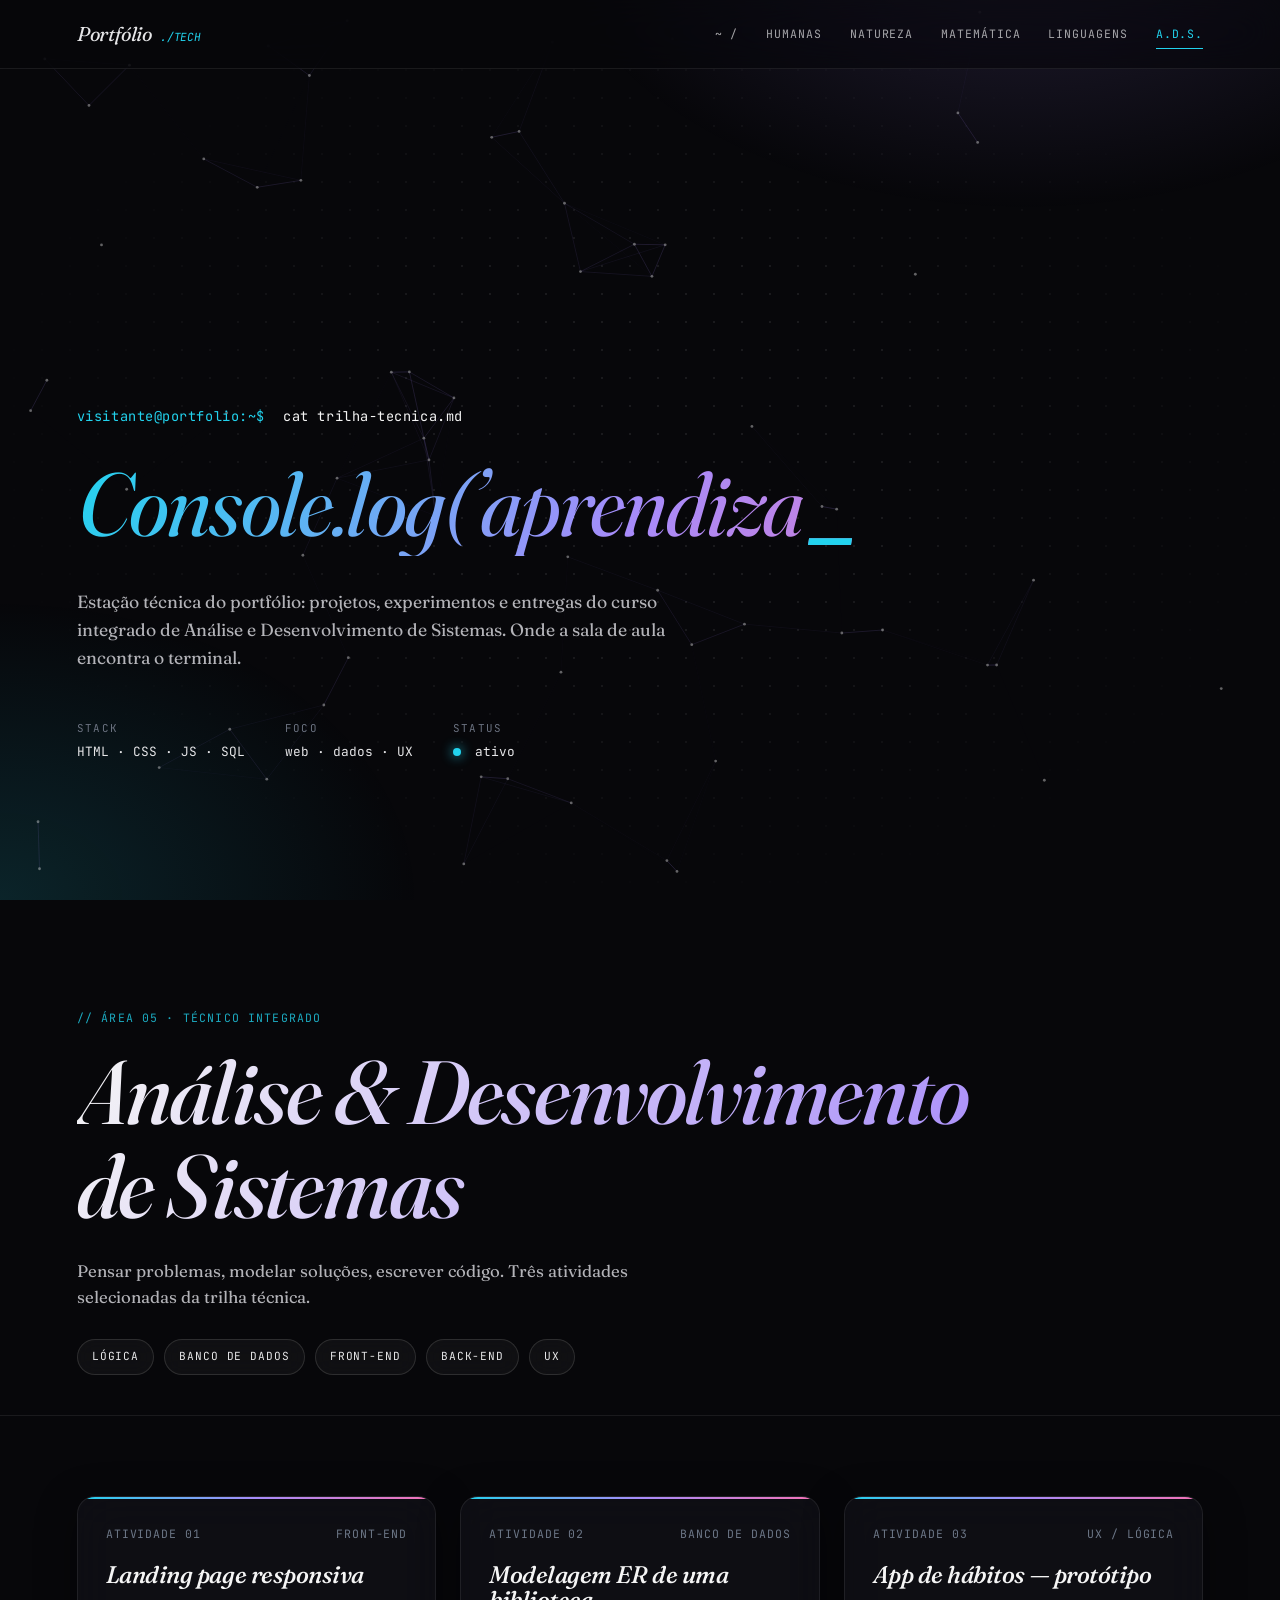
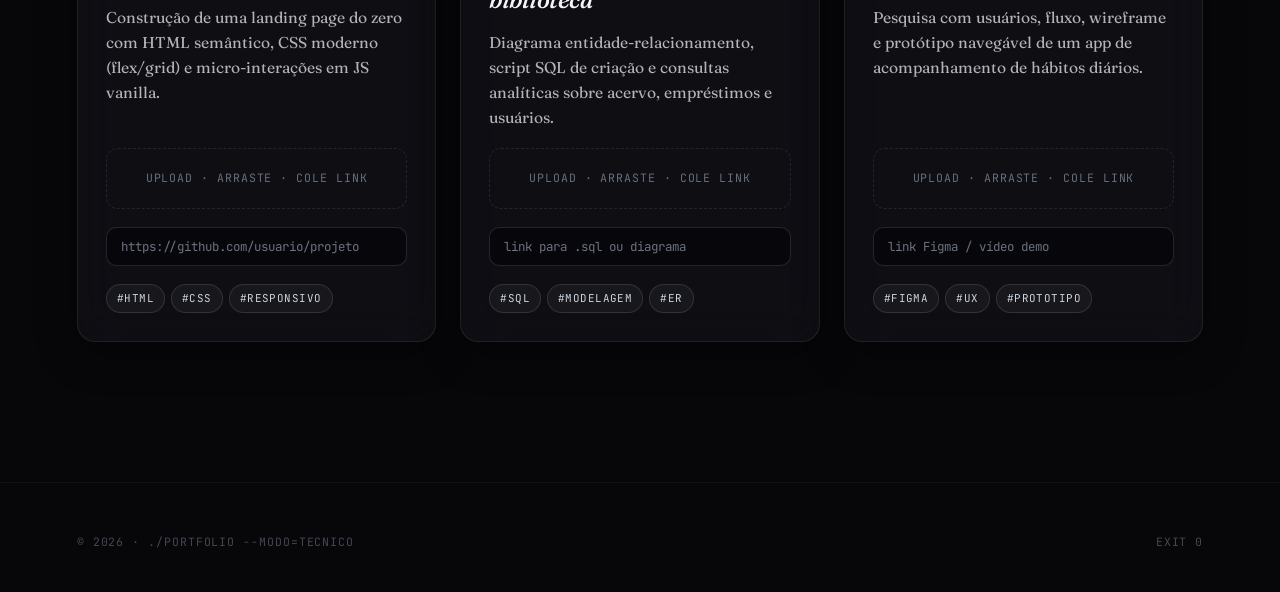
==== ads.html @ 806ca726 "feito" ====
<!doctype html>
<html lang="pt-BR">
<head>
<meta charset="utf-8" />
<meta name="viewport" content="width=device-width,initial-scale=1" />
<title>Análise e Desenvolvimento de Sistemas — Portfólio</title>
<meta name="description" content="Trilha técnica em Análise e Desenvolvimento de Sistemas integrada ao 3º ano do Ensino Médio." />
<link rel="preconnect" href="https://fonts.googleapis.com">
<link rel="preconnect" href="https://fonts.gstatic.com" crossorigin>
<link href="https://fonts.googleapis.com/css2?family=Fraunces:ital,opsz,wght@0,9..144,300..700;1,9..144,300..700&family=JetBrains+Mono:wght@300;400;500;600&display=swap" rel="stylesheet">
<link rel="stylesheet" href="index.css" />
<link rel="stylesheet" href="ads.css" />
</head>
<body class="ads-dark">
<canvas id="particles"></canvas>
<div class="dot-grid" aria-hidden="true"></div>

<header class="site-header ads-header" id="header">
  <a href="index.html" class="brand">Portfólio<span>./tech</span></a>
  <button class="nav-toggle" id="nav-toggle" aria-label="Menu">[ menu ]</button>
  <nav class="nav" id="nav">
    <a href="index.html">~ /</a>
    <a href="humanas.html">humanas</a>
    <a href="natureza.html">natureza</a>
    <a href="matematica.html">matemática</a>
    <a href="linguagens.html">linguagens</a>
    <a href="ads.html" class="active">A.D.S.</a>
  </nav>
</header>

<main>
  <section class="ads-hero">
    <div class="terminal-line reveal">
      <span class="prompt">visitante@portfolio:~$</span>
      <span class="cmd">cat trilha-tecnica.md</span>
    </div>
    <h1 class="reveal"><span id="typed"></span><span class="caret">_</span></h1>
    <p class="lead reveal">Estação técnica do portfólio: projetos, experimentos e entregas do curso integrado de Análise e Desenvolvimento de Sistemas. Onde a sala de aula encontra o terminal.</p>
    <div class="meta-grid reveal">
      <div><span>stack</span>HTML · CSS · JS · SQL</div>
      <div><span>foco</span>web · dados · UX</div>
      <div><span>status</span><i class="dot"></i> ativo</div>
    </div>
  </section>

  <section class="page-banner ads-banner">
    <div class="crumb reveal">// área 05 · técnico integrado</div>
    <h1 class="reveal">Análise &amp; Desenvolvimento de Sistemas</h1>
    <p class="reveal">Pensar problemas, modelar soluções, escrever código. Três atividades selecionadas da trilha técnica.</p>
    <div class="disciplines-row">
      <span class="chip">Lógica</span>
      <span class="chip">Banco de Dados</span>
      <span class="chip">Front-end</span>
      <span class="chip">Back-end</span>
      <span class="chip">UX</span>
    </div>
  </section>

  <section class="activities ads-activities">
    <article class="activity reveal">
      <div class="head"><span>Atividade 01</span><span>Front-end</span></div>
      <h3>Landing page responsiva</h3>
      <p>Construção de uma landing page do zero com HTML semântico, CSS moderno (flex/grid) e micro-interações em JS vanilla.</p>
      <label class="dropzone"><input type="file" /><span data-label>upload · arraste · cole link</span></label>
      <input type="url" placeholder="https://github.com/usuario/projeto" class="link-input" />
      <div class="tags"><span class="tag">#html</span><span class="tag">#css</span><span class="tag">#responsivo</span></div>
    </article>

    <article class="activity reveal">
      <div class="head"><span>Atividade 02</span><span>Banco de Dados</span></div>
      <h3>Modelagem ER de uma biblioteca</h3>
      <p>Diagrama entidade-relacionamento, script SQL de criação e consultas analíticas sobre acervo, empréstimos e usuários.</p>
      <label class="dropzone"><input type="file" /><span data-label>upload · arraste · cole link</span></label>
      <input type="url" placeholder="link para .sql ou diagrama" class="link-input" />
      <div class="tags"><span class="tag">#sql</span><span class="tag">#modelagem</span><span class="tag">#er</span></div>
    </article>

    <article class="activity reveal">
      <div class="head"><span>Atividade 03</span><span>UX / Lógica</span></div>
      <h3>App de hábitos — protótipo</h3>
      <p>Pesquisa com usuários, fluxo, wireframe e protótipo navegável de um app de acompanhamento de hábitos diários.</p>
      <label class="dropzone"><input type="file" /><span data-label>upload · arraste · cole link</span></label>
      <input type="url" placeholder="link Figma / vídeo demo" class="link-input" />
      <div class="tags"><span class="tag">#figma</span><span class="tag">#ux</span><span class="tag">#prototipo</span></div>
    </article>
  </section>
</main>

<footer class="site-footer ads-footer">
  <div>© 2026 · ./portfolio --modo=tecnico</div>
  <div>exit 0</div>
</footer>

<script src="index.js"></script>
<script src="ads.js"></script>
</body>
</html>
---- index.css ----
/* ===== Global Design System ===== */
:root {
  --bg: #f6f3ec;
  --bg-soft: #efeadd;
  --ink: #1a1a1a;
  --ink-soft: #3a3a3a;
  --muted: #6b6b6b;
  --line: rgba(20, 20, 20, 0.12);
  --glass: rgba(255, 255, 255, 0.55);
  --glass-strong: rgba(255, 255, 255, 0.75);
  --shadow-sm: 0 4px 16px rgba(20, 20, 20, 0.06);
  --shadow-md: 0 14px 40px rgba(20, 20, 20, 0.1);
  --shadow-lg: 0 24px 60px rgba(20, 20, 20, 0.18);
  --radius: 18px;
  --font-display: "Fraunces", "Cormorant Garamond", "Playfair Display", Georgia, serif;
  --font-mono: "JetBrains Mono", "Fira Code", ui-monospace, SFMono-Regular, Menlo, monospace;
  --font-body: "Fraunces", Georgia, serif;

  /* Area accent palettes */
  --humanas-1: #c2410c;
  --humanas-2: #f59e0b;
  --natureza-1: #047857;
  --natureza-2: #84cc16;
  --matematica-1: #1d4ed8;
  --matematica-2: #06b6d4;
  --linguagens-1: #be185d;
  --linguagens-2: #f472b6;
}

* { box-sizing: border-box; margin: 0; padding: 0; }
html { scroll-behavior: smooth; }
body {
  font-family: var(--font-body);
  background: var(--bg);
  color: var(--ink);
  line-height: 1.6;
  font-feature-settings: "ss01", "ss02";
  overflow-x: hidden;
}

a { color: inherit; text-decoration: none; }
img { max-width: 100%; display: block; }

/* ===== Typography ===== */
h1, h2, h3, h4 {
  font-family: var(--font-display);
  font-weight: 500;
  letter-spacing: -0.02em;
  line-height: 1.05;
}
.mono, .label, .tag, code {
  font-family: var(--font-mono);
  font-size: 0.78rem;
  letter-spacing: 0.04em;
  text-transform: uppercase;
}

/* ===== Header ===== */
.site-header {
  position: fixed;
  top: 0; left: 0; right: 0;
  z-index: 100;
  padding: 18px 6vw;
  display: flex;
  align-items: center;
  justify-content: space-between;
  backdrop-filter: blur(18px) saturate(150%);
  -webkit-backdrop-filter: blur(18px) saturate(150%);
  background: rgba(246, 243, 236, 0.65);
  border-bottom: 1px solid var(--line);
  transition: padding 0.3s ease, background 0.3s ease;
}
.site-header.scrolled { padding: 12px 6vw; background: rgba(246, 243, 236, 0.85); }
.brand {
  font-family: var(--font-display);
  font-size: 1.25rem;
  font-style: italic;
  letter-spacing: -0.01em;
}
.brand span { font-family: var(--font-mono); font-size: 0.7rem; opacity: 0.6; margin-left: 8px; text-transform: uppercase; }
.nav { display: flex; gap: 28px; }
.nav a {
  font-family: var(--font-mono);
  font-size: 0.72rem;
  text-transform: uppercase;
  letter-spacing: 0.08em;
  opacity: 0.7;
  position: relative;
  padding: 6px 0;
  transition: opacity 0.2s;
}
.nav a:hover, .nav a.active { opacity: 1; }
.nav a.active::after {
  content: "";
  position: absolute;
  left: 0; right: 0; bottom: 0;
  height: 1px; background: currentColor;
}
.nav-toggle { display: none; background: none; border: none; cursor: pointer; font-family: var(--font-mono); font-size: 0.75rem; }

/* ===== Main ===== */
main { padding-top: 90px; }
.container { max-width: 1240px; margin: 0 auto; padding: 0 6vw; }

/* ===== Hero ===== */
.hero {
  min-height: 92vh;
  display: flex;
  flex-direction: column;
  justify-content: center;
  padding: 80px 6vw 60px;
  position: relative;
}
.hero .eyebrow {
  font-family: var(--font-mono);
  font-size: 0.72rem;
  text-transform: uppercase;
  letter-spacing: 0.2em;
  opacity: 0.55;
  margin-bottom: 30px;
}
.hero h1 {
  font-size: clamp(3rem, 9vw, 8rem);
  font-style: italic;
  font-weight: 400;
}
.hero h1 em { font-style: normal; font-weight: 300; }
.hero .lead {
  margin-top: 32px;
  max-width: 560px;
  font-size: 1.15rem;
  color: var(--ink-soft);
}
.hero .meta {
  margin-top: 48px;
  display: flex;
  gap: 40px;
  flex-wrap: wrap;
}
.hero .meta div span { display: block; opacity: 0.55; margin-bottom: 4px; }

/* ===== Areas grid ===== */
.areas {
  padding: 100px 0 140px;
}
.areas-head {
  display: flex;
  justify-content: space-between;
  align-items: end;
  margin-bottom: 60px;
  gap: 40px;
  flex-wrap: wrap;
}
.areas-head h2 {
  font-size: clamp(2rem, 4vw, 3.5rem);
  font-style: italic;
}
.areas-grid {
  display: grid;
  grid-template-columns: repeat(12, 1fr);
  gap: 20px;
}
.area-card {
  position: relative;
  grid-column: span 6;
  min-height: 280px;
  padding: 32px;
  border-radius: var(--radius);
  background: var(--glass);
  backdrop-filter: blur(16px);
  -webkit-backdrop-filter: blur(16px);
  border: 1px solid var(--line);
  box-shadow: var(--shadow-sm);
  overflow: hidden;
  display: flex;
  flex-direction: column;
  justify-content: space-between;
  transition: transform 0.4s cubic-bezier(.2,.7,.2,1), box-shadow 0.4s, border-color 0.4s;
}
.area-card::before {
  content: "";
  position: absolute;
  inset: -2px;
  background: var(--card-gradient, linear-gradient(135deg, #c2410c, #f59e0b));
  opacity: 0;
  z-index: -1;
  transition: opacity 0.4s;
  filter: blur(30px);
}
.area-card:hover {
  transform: translateY(-8px);
  box-shadow: var(--shadow-lg);
  border-color: transparent;
}
.area-card:hover::before { opacity: 0.4; }
.area-card .num {
  font-family: var(--font-mono);
  font-size: 0.75rem;
  opacity: 0.5;
}
.area-card h3 {
  font-size: clamp(1.8rem, 2.6vw, 2.6rem);
  font-style: italic;
  max-width: 340px;
  background: var(--card-gradient, linear-gradient(135deg, #c2410c, #f59e0b));
  -webkit-background-clip: text;
  background-clip: text;
  color: transparent;
}
.area-card .disciplines {
  font-family: var(--font-mono);
  font-size: 0.72rem;
  text-transform: uppercase;
  opacity: 0.65;
  letter-spacing: 0.06em;
  margin-top: 16px;
}
.area-card .go {
  margin-top: 24px;
  font-family: var(--font-mono);
  font-size: 0.75rem;
  text-transform: uppercase;
  letter-spacing: 0.1em;
  display: inline-flex;
  align-items: center;
  gap: 10px;
}
.area-card .go::after { content: "→"; transition: transform 0.3s; }
.area-card:hover .go::after { transform: translateX(6px); }

.area-card.featured {
  grid-column: span 12;
  background: #0a0a0a;
  color: #f5f5f5;
  border-color: rgba(255,255,255,0.1);
  min-height: 320px;
}
.area-card.featured h3 {
  background: linear-gradient(135deg, #22d3ee, #a78bfa, #f472b6);
  -webkit-background-clip: text;
  background-clip: text;
  color: transparent;
}
.area-card.featured .num, .area-card.featured .disciplines { opacity: 0.5; }

/* ===== Footer ===== */
.site-footer {
  border-top: 1px solid var(--line);
  padding: 50px 6vw 40px;
  display: flex;
  justify-content: space-between;
  align-items: center;
  flex-wrap: wrap;
  gap: 20px;
  font-family: var(--font-mono);
  font-size: 0.72rem;
  text-transform: uppercase;
  letter-spacing: 0.08em;
  opacity: 0.6;
}

/* ===== Page banner (area pages) ===== */
.page-banner {
  padding: 60px 6vw 40px;
  border-bottom: 1px solid var(--line);
}
.page-banner .crumb {
  font-family: var(--font-mono);
  font-size: 0.72rem;
  text-transform: uppercase;
  letter-spacing: 0.1em;
  opacity: 0.55;
  margin-bottom: 18px;
}
.page-banner h1 {
  font-size: clamp(2.6rem, 7vw, 6rem);
  font-style: italic;
  background: var(--banner-gradient, linear-gradient(135deg, #c2410c, #f59e0b));
  -webkit-background-clip: text;
  background-clip: text;
  color: transparent;
  max-width: 900px;
}
.page-banner p {
  max-width: 640px;
  margin-top: 24px;
  color: var(--ink-soft);
  font-size: 1.05rem;
}
.disciplines-row {
  margin-top: 28px;
  display: flex;
  gap: 10px;
  flex-wrap: wrap;
}
.chip {
  font-family: var(--font-mono);
  font-size: 0.7rem;
  text-transform: uppercase;
  letter-spacing: 0.08em;
  padding: 8px 14px;
  border: 1px solid var(--line);
  border-radius: 999px;
  background: var(--glass);
  backdrop-filter: blur(10px);
}

/* ===== Activities ===== */
.activities {
  padding: 80px 6vw 140px;
  display: grid;
  grid-template-columns: repeat(3, 1fr);
  gap: 24px;
}
.activity {
  position: relative;
  padding: 28px;
  border-radius: var(--radius);
  background: var(--glass-strong);
  backdrop-filter: blur(18px);
  -webkit-backdrop-filter: blur(18px);
  border: 1px solid var(--line);
  box-shadow: var(--shadow-sm);
  display: flex;
  flex-direction: column;
  gap: 18px;
  transition: transform 0.4s cubic-bezier(.2,.7,.2,1), box-shadow 0.4s, border-color 0.4s;
  overflow: hidden;
}
.activity::after {
  content: "";
  position: absolute;
  top: 0; left: 0; right: 0; height: 3px;
  background: var(--banner-gradient, linear-gradient(90deg, #c2410c, #f59e0b));
  opacity: 0.85;
}
.activity:hover {
  transform: translateY(-6px);
  box-shadow: var(--shadow-md), 0 0 0 1px rgba(255,255,255,0.4) inset;
  border-color: transparent;
}
.activity .head {
  display: flex;
  justify-content: space-between;
  align-items: center;
  font-family: var(--font-mono);
  font-size: 0.72rem;
  text-transform: uppercase;
  letter-spacing: 0.08em;
  opacity: 0.7;
}
.activity h3 {
  font-size: 1.5rem;
  font-style: italic;
  font-weight: 500;
}
.activity p {
  color: var(--ink-soft);
  font-size: 0.98rem;
}
.dropzone {
  margin-top: auto;
  border: 1.5px dashed var(--line);
  border-radius: 12px;
  padding: 20px;
  text-align: center;
  font-family: var(--font-mono);
  font-size: 0.72rem;
  text-transform: uppercase;
  letter-spacing: 0.08em;
  opacity: 0.65;
  cursor: pointer;
  transition: background 0.2s, border-color 0.2s, opacity 0.2s;
}
.dropzone:hover { opacity: 1; background: rgba(255,255,255,0.5); border-color: var(--ink); }
.dropzone input { display: none; }
.tags { display: flex; flex-wrap: wrap; gap: 6px; }
.tag {
  padding: 5px 10px;
  border-radius: 999px;
  background: rgba(0,0,0,0.05);
  border: 1px solid var(--line);
  font-size: 0.68rem;
}

/* ===== Animations ===== */
.reveal {
  opacity: 0;
  transform: translateY(28px);
  transition: opacity 0.9s cubic-bezier(.2,.7,.2,1), transform 0.9s cubic-bezier(.2,.7,.2,1);
}
.reveal.in { opacity: 1; transform: none; }

/* ===== Responsive ===== */
@media (max-width: 880px) {
  .nav { display: none; position: fixed; top: 60px; left: 0; right: 0; background: rgba(246,243,236,0.97); flex-direction: column; padding: 20px 6vw; gap: 14px; border-bottom: 1px solid var(--line); }
  .nav.open { display: flex; }
  .nav-toggle { display: block; }
  .area-card { grid-column: span 12; }
  .activities { grid-template-columns: 1fr; }
  .hero h1 { font-size: 3.4rem; }
}
.owner {
  font-size: 1.25rem;
}
---- ads.css ----
/* ===== ADS dark theme ===== */
.ads-dark {
  background: #07070a;
  color: #e6e6e8;
}
.ads-dark::before {
  content: "";
  position: fixed; inset: 0;
  background:
    radial-gradient(800px 500px at 80% -10%, rgba(167,139,250,0.18), transparent 60%),
    radial-gradient(700px 500px at 0% 100%, rgba(34,211,238,0.14), transparent 60%);
  pointer-events: none;
  z-index: 0;
}
.ads-dark main, .ads-dark .site-header, .ads-dark .site-footer { position: relative; z-index: 2; }

#particles {
  position: fixed; inset: 0;
  width: 100%; height: 100%;
  z-index: 1;
  pointer-events: none;
  opacity: 0.55;
}

.dot-grid {
  position: fixed; inset: 0;
  background-image: radial-gradient(rgba(255,255,255,0.08) 1px, transparent 1px);
  background-size: 28px 28px;
  pointer-events: none;
  z-index: 0;
  mask-image: radial-gradient(ellipse at center, black 30%, transparent 75%);
  -webkit-mask-image: radial-gradient(ellipse at center, black 30%, transparent 75%);
}

.ads-header {
  background: rgba(7,7,10,0.65) !important;
  border-bottom: 1px solid rgba(255,255,255,0.08) !important;
}
.ads-header.scrolled { background: rgba(7,7,10,0.85) !important; }
.ads-dark .brand span { color: #22d3ee; opacity: 1; }
.ads-dark .nav a { color: #e6e6e8; }
.ads-dark .nav a.active { color: #22d3ee; }
.ads-dark .nav.open { background: rgba(7,7,10,0.97); }
.ads-dark .nav-toggle { color: #e6e6e8; }

/* Hero */
.ads-hero {
  min-height: 90vh;
  padding: 120px 6vw 80px;
  display: flex;
  flex-direction: column;
  justify-content: center;
  position: relative;
}
.terminal-line {
  font-family: var(--font-mono);
  font-size: 0.85rem;
  letter-spacing: 0.04em;
  margin-bottom: 30px;
  color: #94a3b8;
}
.terminal-line .prompt { color: #22d3ee; margin-right: 10px; }
.terminal-line .cmd { color: #f5f5f5; }
.ads-hero h1 {
  font-family: var(--font-display);
  font-size: clamp(2.6rem, 7vw, 6.5rem);
  font-style: italic;
  font-weight: 400;
  line-height: 1.05;
  background: linear-gradient(120deg, #22d3ee 0%, #a78bfa 50%, #f472b6 100%);
  -webkit-background-clip: text;
  background-clip: text;
  color: transparent;
  min-height: 1.1em;
}
.caret {
  display: inline-block;
  margin-left: 6px;
  font-family: var(--font-mono);
  color: #22d3ee;
  -webkit-text-fill-color: #22d3ee;
  animation: blink 1s steps(1) infinite;
}
@keyframes blink { 50% { opacity: 0; } }
.ads-hero .lead {
  margin-top: 32px;
  max-width: 600px;
  color: #b3b3b8;
  font-size: 1.1rem;
}
.meta-grid {
  margin-top: 48px;
  display: flex;
  gap: 40px;
  flex-wrap: wrap;
  font-family: var(--font-mono);
  font-size: 0.8rem;
}
.meta-grid div span {
  display: block;
  text-transform: uppercase;
  color: #6b7280;
  letter-spacing: 0.12em;
  margin-bottom: 4px;
  font-size: 0.68rem;
}
.meta-grid .dot {
  display: inline-block;
  width: 8px; height: 8px;
  background: #22d3ee;
  border-radius: 50%;
  margin-right: 6px;
  box-shadow: 0 0 12px #22d3ee;
  animation: pulse 1.6s ease-in-out infinite;
}
@keyframes pulse { 50% { opacity: 0.4; transform: scale(0.85); } }

/* Banner */
.ads-banner {
  border-color: rgba(255,255,255,0.08) !important;
  padding-top: 40px;
}
.ads-banner h1 {
  background: linear-gradient(120deg, #f5f5f5, #a78bfa);
  -webkit-background-clip: text;
  background-clip: text;
  color: transparent;
}
.ads-banner p { color: #b3b3b8; }
.ads-banner .crumb { color: #22d3ee; opacity: 0.8; }
.ads-dark .chip {
  background: rgba(255,255,255,0.04);
  border-color: rgba(255,255,255,0.12);
  color: #e6e6e8;
  transition: border-color 0.2s, color 0.2s, background 0.2s;
}
.ads-dark .chip:hover { border-color: #22d3ee; color: #22d3ee; background: rgba(34,211,238,0.06); }

/* Activities (dark) */
.ads-activities .activity {
  background: rgba(20, 20, 28, 0.55);
  border: 1px solid rgba(255,255,255,0.08);
  backdrop-filter: blur(20px);
  -webkit-backdrop-filter: blur(20px);
  color: #e6e6e8;
  box-shadow: 0 10px 40px rgba(0,0,0,0.4);
}
.ads-activities .activity::after {
  background: linear-gradient(90deg, #22d3ee, #a78bfa, #f472b6);
  opacity: 1;
  height: 2px;
}
.ads-activities .activity:hover {
  transform: translateY(-6px);
  border-color: rgba(167,139,250,0.5);
  box-shadow: 0 18px 60px rgba(167,139,250,0.18), 0 0 0 1px rgba(167,139,250,0.2) inset;
}
.ads-activities .head { color: #94a3b8; }
.ads-activities h3 { color: #f5f5f5; }
.ads-activities p { color: #b3b3b8; }
.ads-activities .dropzone {
  border: 1.5px dashed rgba(255,255,255,0.15);
  color: #94a3b8;
}
.ads-activities .dropzone:hover {
  border-color: #22d3ee;
  background: rgba(34,211,238,0.05);
  color: #22d3ee;
}
.ads-activities .link-input {
  width: 100%;
  background: rgba(0,0,0,0.4);
  border: 1px solid rgba(255,255,255,0.12);
  border-radius: 10px;
  padding: 10px 14px;
  font-family: var(--font-mono);
  font-size: 0.78rem;
  color: #e6e6e8;
  outline: none;
  transition: border-color 0.2s, background 0.2s;
}
.ads-activities .link-input::placeholder { color: #6b7280; }
.ads-activities .link-input:focus { border-color: #a78bfa; background: rgba(0,0,0,0.6); }
.ads-activities .tag {
  background: rgba(255,255,255,0.04);
  border: 1px solid rgba(255,255,255,0.12);
  color: #cbd5e1;
}

.ads-footer {
  border-color: rgba(255,255,255,0.08) !important;
  color: #6b7280 !important;
  font-family: var(--font-mono);
}
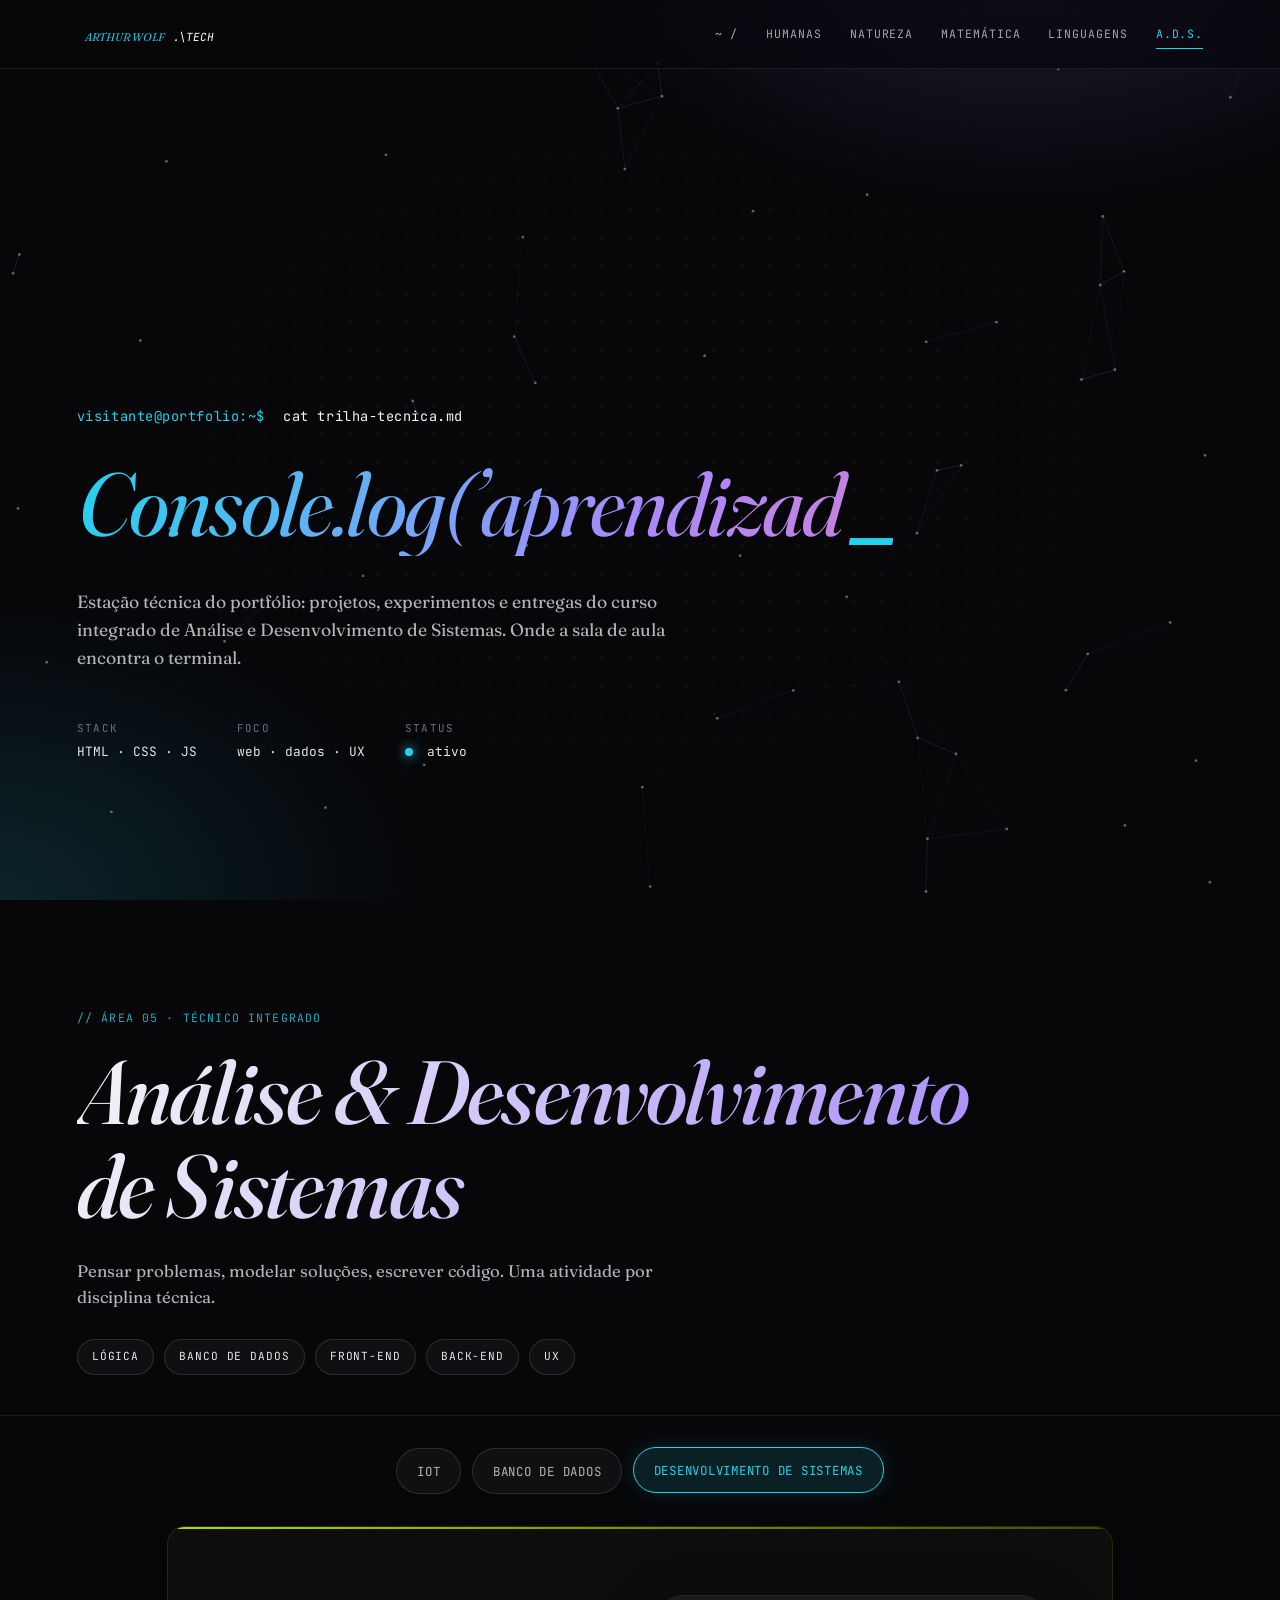
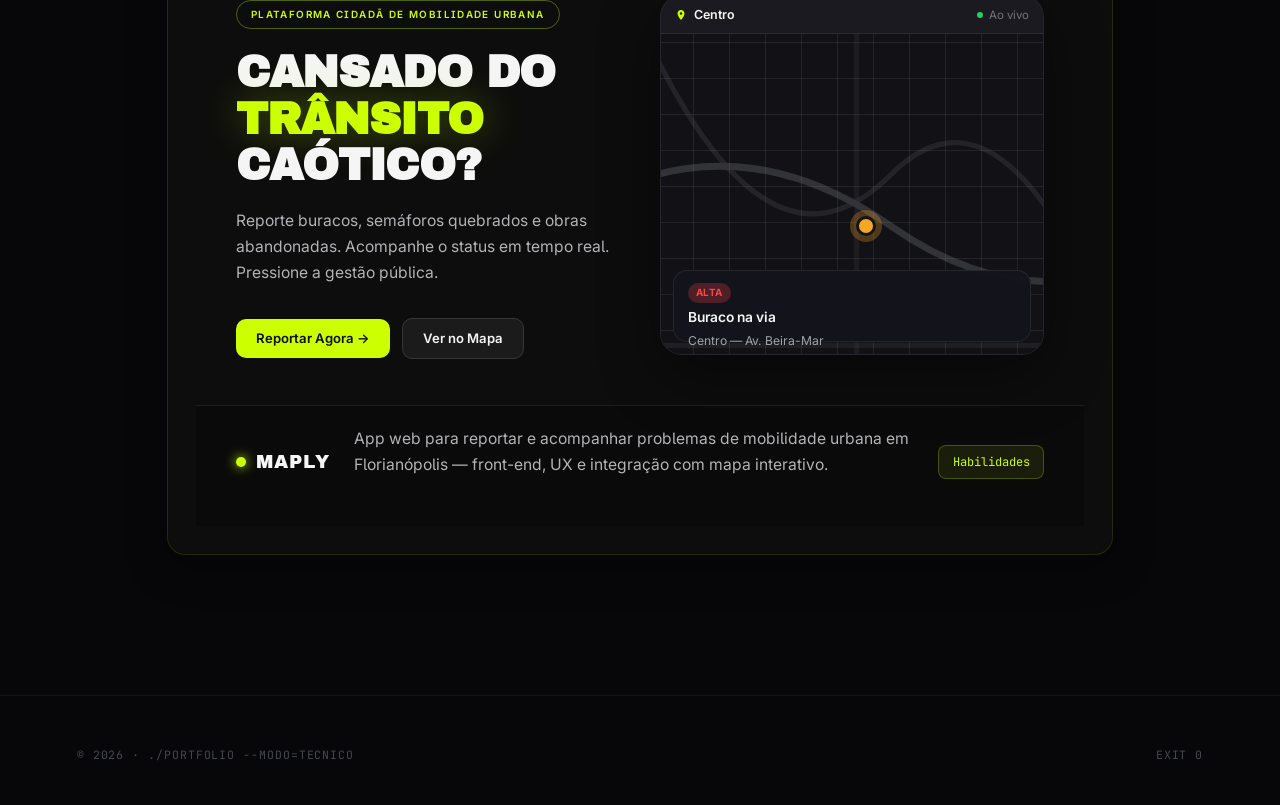
==== commit 2b6a20bf: "Lógica pronta" ====
--- a/ads.html
+++ b/ads.html
@@ -7,7 +7,7 @@
 <meta name="description" content="Trilha técnica em Análise e Desenvolvimento de Sistemas integrada ao 3º ano do Ensino Médio." />
 <link rel="preconnect" href="https://fonts.googleapis.com">
 <link rel="preconnect" href="https://fonts.gstatic.com" crossorigin>
-<link href="https://fonts.googleapis.com/css2?family=Fraunces:ital,opsz,wght@0,9..144,300..700;1,9..144,300..700&family=JetBrains+Mono:wght@300;400;500;600&display=swap" rel="stylesheet">
+<link href="https://fonts.googleapis.com/css2?family=Archivo+Black&family=Fraunces:ital,opsz,wght@0,9..144,300..700;1,9..144,300..700&family=Inter:wght@400;500;600&family=JetBrains+Mono:wght@300;400;500;600&display=swap" rel="stylesheet">
 <link rel="stylesheet" href="index.css" />
 <link rel="stylesheet" href="ads.css" />
 </head>
@@ -16,7 +16,7 @@
 <div class="dot-grid" aria-hidden="true"></div>
 
 <header class="site-header ads-header" id="header">
-  <a href="index.html" class="brand">Portfólio<span>./tech</span></a>
+  <a href="index.html" class="brand"><span class="owner" style="font-family:inherit;opacity:.9">Arthur Wolf</span><span style="color: white;">.\Tech</span></a>
   <button class="nav-toggle" id="nav-toggle" aria-label="Menu">[ menu ]</button>
   <nav class="nav" id="nav">
     <a href="index.html">~ /</a>
@@ -37,7 +37,7 @@
     <h1 class="reveal"><span id="typed"></span><span class="caret">_</span></h1>
     <p class="lead reveal">Estação técnica do portfólio: projetos, experimentos e entregas do curso integrado de Análise e Desenvolvimento de Sistemas. Onde a sala de aula encontra o terminal.</p>
     <div class="meta-grid reveal">
-      <div><span>stack</span>HTML · CSS · JS · SQL</div>
+      <div><span>stack</span>HTML · CSS · JS</div>
       <div><span>foco</span>web · dados · UX</div>
       <div><span>status</span><i class="dot"></i> ativo</div>
     </div>
@@ -46,7 +46,7 @@
   <section class="page-banner ads-banner">
     <div class="crumb reveal">// área 05 · técnico integrado</div>
     <h1 class="reveal">Análise &amp; Desenvolvimento de Sistemas</h1>
-    <p class="reveal">Pensar problemas, modelar soluções, escrever código. Três atividades selecionadas da trilha técnica.</p>
+    <p class="reveal">Pensar problemas, modelar soluções, escrever código. Uma atividade por disciplina técnica.</p>
     <div class="disciplines-row">
       <span class="chip">Lógica</span>
       <span class="chip">Banco de Dados</span>
@@ -56,34 +56,148 @@
     </div>
   </section>
 
-  <section class="activities ads-activities">
-    <article class="activity reveal">
-      <div class="head"><span>Atividade 01</span><span>Front-end</span></div>
-      <h3>Landing page responsiva</h3>
-      <p>Construção de uma landing page do zero com HTML semântico, CSS moderno (flex/grid) e micro-interações em JS vanilla.</p>
-      <label class="dropzone"><input type="file" /><span data-label>upload · arraste · cole link</span></label>
-      <input type="url" placeholder="https://github.com/usuario/projeto" class="link-input" />
-      <div class="tags"><span class="tag">#html</span><span class="tag">#css</span><span class="tag">#responsivo</span></div>
-    </article>
-
-    <article class="activity reveal">
-      <div class="head"><span>Atividade 02</span><span>Banco de Dados</span></div>
-      <h3>Modelagem ER de uma biblioteca</h3>
-      <p>Diagrama entidade-relacionamento, script SQL de criação e consultas analíticas sobre acervo, empréstimos e usuários.</p>
-      <label class="dropzone"><input type="file" /><span data-label>upload · arraste · cole link</span></label>
-      <input type="url" placeholder="link para .sql ou diagrama" class="link-input" />
-      <div class="tags"><span class="tag">#sql</span><span class="tag">#modelagem</span><span class="tag">#er</span></div>
-    </article>
-
-    <article class="activity reveal">
-      <div class="head"><span>Atividade 03</span><span>UX / Lógica</span></div>
-      <h3>App de hábitos — protótipo</h3>
-      <p>Pesquisa com usuários, fluxo, wireframe e protótipo navegável de um app de acompanhamento de hábitos diários.</p>
-      <label class="dropzone"><input type="file" /><span data-label>upload · arraste · cole link</span></label>
-      <input type="url" placeholder="link Figma / vídeo demo" class="link-input" />
-      <div class="tags"><span class="tag">#figma</span><span class="tag">#ux</span><span class="tag">#prototipo</span></div>
-    </article>
+  <section class="area-filter reveal">
+    <div class="area-buttons">
+      <button type="button" class="area-tab" data-area="iot">IoT</button>
+      <button type="button" class="area-tab" data-area="banco">Banco de Dados</button>
+      <button type="button" class="area-tab active" data-area="desenvolvimento">Desenvolvimento de Sistemas</button>
+    </div>
   </section>
+
+  <div class="ads-workspace">
+
+    <!-- IoT -->
+    <section class="area-section" data-area="iot">
+      <article class="activity reveal">
+        <div class="content">
+          <div class="head"><span>01 / IoT</span><span class="tag">em breve</span></div>
+          <h3>Sensores e Automação Residencial</h3>
+          <p>Projeto de monitoramento com microcontrolador, sensores de temperatura e umidade, e dashboard para visualização dos dados em tempo real.</p>
+          <div class="tags">
+            <span class="tag">Arduino</span>
+            <span class="tag">Sensores</span>
+            <span class="tag">MQTT</span>
+          </div>
+          <button class="open-popup" aria-expanded="false">Habilidades</button>
+          <div class="popup" role="dialog" aria-hidden="true">
+            <div class="popup-body">
+              <p>Competências técnicas em IoT — a definir</p>
+              <button class="close-popup">Fechar</button>
+            </div>
+          </div>
+        </div>
+      </article>
+    </section>
+
+    <!-- Banco de Dados -->
+    <section class="area-section" data-area="banco">
+      <article class="activity reveal">
+        <div class="content">
+          <div class="head"><span>02 / Banco de Dados</span><span class="tag">em breve</span></div>
+          <h3>Modelagem e Consultas SQL</h3>
+          <p>Atividade de modelagem relacional, normalização de tabelas e construção de consultas para análise de dados de um sistema de gestão.</p>
+          <div class="tags">
+            <span class="tag">MySQL</span>
+            <span class="tag">ERD</span>
+            <span class="tag">SQL</span>
+          </div>
+          <button class="open-popup" aria-expanded="false">Habilidades</button>
+          <div class="popup" role="dialog" aria-hidden="true">
+            <div class="popup-body">
+              <p>Competências técnicas em BD — a definir</p>
+              <button class="close-popup">Fechar</button>
+            </div>
+          </div>
+        </div>
+      </article>
+    </section>
+
+    <!-- Desenvolvimento de Sistemas — MAPLY -->
+    <section class="area-section active" data-area="desenvolvimento">
+      <article class="activity activity--maply reveal">
+        <div class="maply-preview">
+          <div class="maply-preview__hero">
+            <span class="maply-badge">Plataforma cidadã de mobilidade urbana</span>
+            <h2 class="maply-headline">
+              Cansado do<br>
+              <em>Trânsito</em><br>
+              caótico?
+            </h2>
+            <p class="maply-desc">Reporte buracos, semáforos quebrados e obras abandonadas. Acompanhe o status em tempo real. Pressione a gestão pública.</p>
+            <div class="maply-actions">
+              <a href="https://maply-kaka.onrender.com/" target="_blank"><span class="maply-btn maply-btn--primary">Reportar Agora →</span></a>
+              <a href=""><span class="maply-btn maply-btn--ghost">Ver no Mapa</span></a>
+            </div>
+          </div>
+
+          <div class="hero-map-demo">
+            <div class="hero-map-frame">
+              <div class="hero-map-chrome">
+                <span class="hero-map-place">
+                  <svg width="12" height="12" viewBox="0 0 24 24" fill="currentColor" aria-hidden="true"><path d="M12 2C8.13 2 5 5.13 5 9c0 5.25 7 13 7 13s7-7.75 7-13c0-3.87-3.13-7-7-7zm0 9.5a2.5 2.5 0 1 1 0-5 2.5 2.5 0 0 1 0 5z"/></svg>
+                  <span id="hero-map-place">Centro</span>
+                </span>
+                <span class="hero-map-live">
+                  <span class="hero-map-live-dot"></span>
+                  Ao vivo
+                </span>
+              </div>
+
+              <div class="hero-map-viewport">
+                <div class="hero-map-surface" id="hero-map-surface">
+                  <svg class="hero-map-roads" viewBox="0 0 400 300" preserveAspectRatio="xMidYMid slice">
+                    <path d="M0 150 Q100 80 200 150 T400 140" fill="none" stroke="currentColor" stroke-width="4"/>
+                    <path d="M40 0 Q120 200 200 120 T360 300" fill="none" stroke="currentColor" stroke-width="3" opacity=".55"/>
+                    <path d="M0 220 H400" fill="none" stroke="currentColor" stroke-width="3" opacity=".4"/>
+                    <path d="M180 0 V300" fill="none" stroke="currentColor" stroke-width="3" opacity=".35"/>
+                  </svg>
+                  <span class="hero-map-pin" id="hero-map-pin"></span>
+                </div>
+
+                <div class="hero-map-cards">
+                  <article class="hero-map-card is-active" data-scene="0">
+                    <span class="hero-map-card-sev alta">Alta</span>
+                    <strong>Buraco na via</strong>
+                    <span>Centro — Av. Beira-Mar</span>
+                  </article>
+                  <article class="hero-map-card" data-scene="1">
+                    <span class="hero-map-card-sev media">Média</span>
+                    <strong>Semáforo quebrado</strong>
+                    <span>Trindade — Rua Lauro Linhares</span>
+                  </article>
+                  <article class="hero-map-card" data-scene="2">
+                    <span class="hero-map-card-sev alta">Alta</span>
+                    <strong>Alagamento</strong>
+                    <span>Lagoa da Conceição</span>
+                  </article>
+                  <article class="hero-map-card" data-scene="3">
+                    <span class="hero-map-card-sev media">Média</span>
+                    <strong>Obra sem sinalização</strong>
+                    <span>Ingleses — BR-101</span>
+                  </article>
+                </div>
+              </div>
+            </div>
+          </div>
+        </div>
+
+        <div class="maply-card-footer">
+          <div class="maply-logo"><span class="maply-dot"></span> MAPLY</div>
+          <p class="maply-footer-desc">App web para reportar e acompanhar problemas de mobilidade urbana em Florianópolis — front-end, UX e integração com mapa interativo.</p>
+          <div class="maply-footer-actions">
+            <button class="open-popup" aria-expanded="false">Habilidades</button>
+            <div class="popup" role="dialog" aria-hidden="true">
+              <div class="popup-body">
+                <p>Front-end · UX/UI · JavaScript · APIs · Trabalho em equipe</p>
+                <button class="close-popup">Fechar</button>
+              </div>
+            </div>
+          </div>
+        </div>
+      </article>
+    </section>
+
+  </div>
 </main>
 
 <footer class="site-footer ads-footer">
--- a/ads.css
+++ b/ads.css
@@ -2,7 +2,21 @@
 .ads-dark {
   background: #07070a;
   color: #e6e6e8;
-}
+  --maply-bg: #0d0d0d;
+  --maply-surface: #141418;
+  --maply-surface2: #1a1a20;
+  --maply-border: rgba(255, 255, 255, 0.08);
+  --maply-text: #f5f5f5;
+  --maply-text-2: #a1a1aa;
+  --maply-text-3: #71717a;
+  --maply-acid: #ccff00;
+  --maply-green: #23d160;
+  --maply-red: #ff4444;
+  --maply-orange: #f5a623;
+  --maply-r-lg: 22px;
+  --maply-r-md: 14px;
+}
+
 .ads-dark::before {
   content: "";
   position: fixed; inset: 0;
@@ -136,55 +150,516 @@
 }
 .ads-dark .chip:hover { border-color: #22d3ee; color: #22d3ee; background: rgba(34,211,238,0.06); }
 
-/* Activities (dark) */
-.ads-activities .activity {
+/* Area filter (substitui trimestres) */
+.area-filter {
+  display: flex;
+  justify-content: center;
+  padding: 2rem 6vw 1rem;
+}
+.area-buttons {
+  display: inline-flex;
+  gap: 0.65rem;
+  flex-wrap: wrap;
+  justify-content: center;
+}
+.area-tab {
+  appearance: none;
+  border: 1px solid rgba(255, 255, 255, 0.12);
+  background: rgba(255, 255, 255, 0.04);
+  color: #b3b3b8;
+  padding: 0.85rem 1.25rem;
+  font-family: var(--font-mono);
+  font-size: 0.78rem;
+  text-transform: uppercase;
+  letter-spacing: 0.06em;
+  border-radius: 999px;
+  cursor: pointer;
+  transition: border-color 0.2s, background 0.2s, color 0.2s, transform 0.2s, box-shadow 0.2s;
+}
+.area-tab:hover {
+  background: rgba(255, 255, 255, 0.08);
+  border-color: rgba(34, 211, 238, 0.4);
+  color: #e6e6e8;
+}
+.area-tab.active {
+  background: rgba(34, 211, 238, 0.12);
+  color: #22d3ee;
+  border-color: #22d3ee;
+  box-shadow: 0 0 20px rgba(34, 211, 238, 0.15);
+  transform: translateY(-1px);
+}
+
+/* Workspace */
+.ads-workspace {
+  padding: 1rem 6vw 140px;
+  max-width: 1100px;
+  margin: 0 auto;
+}
+
+.area-section {
+  display: none;
+}
+.area-section.active {
+  display: block;
+}
+
+/* Activity cards (ADS) */
+.ads-workspace .activity {
+  position: relative;
+  display: flex;
+  flex-direction: column;
   background: rgba(20, 20, 28, 0.55);
-  border: 1px solid rgba(255,255,255,0.08);
+  border: 1px solid rgba(255, 255, 255, 0.08);
   backdrop-filter: blur(20px);
   -webkit-backdrop-filter: blur(20px);
+  border-radius: 18px;
+  overflow: hidden;
   color: #e6e6e8;
-  box-shadow: 0 10px 40px rgba(0,0,0,0.4);
-}
-.ads-activities .activity::after {
+  box-shadow: 0 10px 40px rgba(0, 0, 0, 0.4);
+  transition: transform 0.4s cubic-bezier(.2,.7,.2,1), box-shadow 0.4s, border-color 0.4s;
+}
+.ads-workspace .activity::after {
+  content: "";
+  position: absolute;
+  top: 0; left: 0; right: 0;
+  height: 2px;
   background: linear-gradient(90deg, #22d3ee, #a78bfa, #f472b6);
+}
+.ads-workspace .activity:hover {
+  transform: translateY(-4px);
+  border-color: rgba(167, 139, 250, 0.4);
+  box-shadow: 0 18px 60px rgba(167, 139, 250, 0.14);
+}
+
+.ads-workspace .activity .content {
+  padding: 2rem 2rem 2.25rem;
+}
+.ads-workspace .activity .head {
+  display: flex;
+  justify-content: space-between;
+  align-items: center;
+  font-family: var(--font-mono);
+  font-size: 0.72rem;
+  text-transform: uppercase;
+  letter-spacing: 0.08em;
+  color: #94a3b8;
+  margin-bottom: 1rem;
+}
+.ads-workspace .activity h3 {
+  font-size: 1.6rem;
+  font-style: italic;
+  color: #f5f5f5;
+  margin-bottom: 0.75rem;
+}
+.ads-workspace .activity p {
+  color: #b3b3b8;
+  font-size: 0.98rem;
+  margin-bottom: 1.25rem;
+  line-height: 1.65;
+}
+.ads-workspace .tags {
+  display: flex;
+  flex-wrap: wrap;
+  gap: 6px;
+  margin-bottom: 1.25rem;
+}
+.ads-workspace .tag {
+  padding: 5px 10px;
+  border-radius: 999px;
+  background: rgba(255, 255, 255, 0.04);
+  border: 1px solid rgba(255, 255, 255, 0.12);
+  font-family: var(--font-mono);
+  font-size: 0.68rem;
+  color: #cbd5e1;
+}
+
+.ads-workspace .open-popup {
+  appearance: none;
+  background: rgba(255, 255, 255, 0.06);
+  border: 1px solid rgba(255, 255, 255, 0.14);
+  color: #e6e6e8;
+  padding: 0.5rem 0.85rem;
+  border-radius: 8px;
+  cursor: pointer;
+  font-family: var(--font-mono);
+  font-size: 0.75rem;
+  transition: border-color 0.15s, background 0.15s;
+}
+.ads-workspace .open-popup:hover { border-color: #22d3ee; background: rgba(34, 211, 238, 0.08); }
+.ads-workspace .open-popup[aria-expanded="true"] { border-color: #a78bfa; }
+
+.ads-workspace .activity .popup {
+  position: absolute;
+  left: 1.5rem;
+  right: 1.5rem;
+  bottom: 1.5rem;
+  transform-origin: bottom center;
+  transform: translateY(8px) scaleY(0.95);
+  transition: transform 0.18s ease, opacity 0.12s;
+  opacity: 0;
+  pointer-events: none;
+  z-index: 30;
+}
+.ads-workspace .activity .popup .popup-body {
+  background: #1a1a22;
+  border: 1px solid rgba(255, 255, 255, 0.12);
+  padding: 0.85rem 1rem;
+  border-radius: 10px;
+  box-shadow: 0 8px 32px rgba(0, 0, 0, 0.5);
+  font-size: 0.88rem;
+  color: #e6e6e8;
+  display: flex;
+  justify-content: space-between;
+  gap: 0.75rem;
+  align-items: center;
+}
+.ads-workspace .activity .popup .close-popup {
+  background: transparent;
+  border: none;
+  color: #94a3b8;
+  cursor: pointer;
+  font-weight: 600;
+  font-size: 0.8rem;
+  white-space: nowrap;
+}
+.ads-workspace .activity.show-popup .popup {
+  transform: translateY(0) scaleY(1);
   opacity: 1;
-  height: 2px;
-}
-.ads-activities .activity:hover {
-  transform: translateY(-6px);
-  border-color: rgba(167,139,250,0.5);
-  box-shadow: 0 18px 60px rgba(167,139,250,0.18), 0 0 0 1px rgba(167,139,250,0.2) inset;
-}
-.ads-activities .head { color: #94a3b8; }
-.ads-activities h3 { color: #f5f5f5; }
-.ads-activities p { color: #b3b3b8; }
-.ads-activities .dropzone {
-  border: 1.5px dashed rgba(255,255,255,0.15);
-  color: #94a3b8;
-}
-.ads-activities .dropzone:hover {
-  border-color: #22d3ee;
-  background: rgba(34,211,238,0.05);
-  color: #22d3ee;
-}
-.ads-activities .link-input {
+  pointer-events: auto;
+}
+
+/* ===== MAPLY preview card ===== */
+.activity--maply {
+  background: var(--maply-bg) !important;
+  border-color: rgba(204, 255, 0, 0.12) !important;
+  min-height: auto;
+}
+.activity--maply::after {
+  background: linear-gradient(90deg, var(--maply-acid), rgba(204, 255, 0, 0.3)) !important;
+}
+.activity--maply:hover {
+  border-color: rgba(204, 255, 0, 0.25) !important;
+  box-shadow: 0 20px 60px rgba(0, 0, 0, 0.6), 0 0 40px rgba(204, 255, 0, 0.06) !important;
+}
+
+.maply-preview {
+  display: grid;
+  grid-template-columns: 1fr 1fr;
+  gap: 2.5rem;
+  padding: 2.5rem 2.5rem 2rem;
+  align-items: center;
+}
+
+.maply-preview__hero {
+  display: flex;
+  flex-direction: column;
+  gap: 1.25rem;
+}
+
+.maply-badge {
+  display: inline-block;
+  align-self: flex-start;
+  font-family: "Inter", sans-serif;
+  font-size: 0.62rem;
+  font-weight: 600;
+  text-transform: uppercase;
+  letter-spacing: 0.14em;
+  color: var(--maply-acid);
+  border: 1px solid rgba(204, 255, 0, 0.35);
+  border-radius: 999px;
+  padding: 6px 14px;
+}
+
+.maply-headline {
+  font-family: "Archivo Black", sans-serif;
+  font-size: clamp(1.8rem, 4vw, 2.75rem);
+  font-weight: 900;
+  line-height: 1.05;
+  text-transform: uppercase;
+  letter-spacing: -0.02em;
+  color: var(--maply-text);
+  font-style: normal;
+}
+.maply-headline em {
+  font-style: normal;
+  color: var(--maply-acid);
+  text-shadow: 0 0 40px rgba(204, 255, 0, 0.35);
+}
+
+.maply-desc {
+  font-family: "Inter", sans-serif;
+  font-size: 0.92rem;
+  line-height: 1.65;
+  color: var(--maply-text-2);
+  max-width: 380px;
+  margin: 0;
+}
+
+.maply-actions {
+  display: flex;
+  gap: 0.75rem;
+  flex-wrap: wrap;
+}
+.maply-btn {
+  font-family: "Inter", sans-serif;
+  font-size: 0.82rem;
+  font-weight: 600;
+  padding: 0.7rem 1.25rem;
+  border-radius: 10px;
+  cursor: default;
+  user-select: none;
+}
+.maply-btn--primary {
+  background: var(--maply-acid);
+  color: #0d0d0d;
+}
+.maply-btn--ghost {
+  background: rgba(255, 255, 255, 0.06);
+  border: 1px solid rgba(255, 255, 255, 0.12);
+  color: var(--maply-text);
+}
+
+.maply-stats {
+  display: flex;
+  gap: 2rem;
+  padding-top: 0.5rem;
+  border-top: 1px solid var(--maply-border);
+  margin-top: 0.25rem;
+}
+.maply-stats div {
+  display: flex;
+  flex-direction: column;
+  gap: 2px;
+}
+.maply-stats strong {
+  font-family: "Archivo Black", sans-serif;
+  font-size: 1.4rem;
+  color: var(--maply-text);
+  font-weight: 900;
+}
+.maply-stats .maply-stat-accent { color: var(--maply-acid); }
+.maply-stats span {
+  font-family: "Inter", sans-serif;
+  font-size: 0.72rem;
+  color: var(--maply-text-3);
+  text-transform: lowercase;
+}
+
+/* Map demo widget */
+.hero-map-demo {
   width: 100%;
-  background: rgba(0,0,0,0.4);
-  border: 1px solid rgba(255,255,255,0.12);
-  border-radius: 10px;
-  padding: 10px 14px;
-  font-family: var(--font-mono);
+  display: flex;
+  flex-direction: column;
+}
+
+.hero-map-frame {
+  background: var(--maply-surface);
+  border: 1px solid var(--maply-border);
+  border-radius: var(--maply-r-lg);
+  overflow: hidden;
+  box-shadow: 0 20px 60px rgba(0, 0, 0, 0.45);
+}
+
+.hero-map-chrome {
+  height: 38px;
+  padding: 0 14px;
+  display: flex;
+  align-items: center;
+  justify-content: space-between;
+  border-bottom: 1px solid var(--maply-border);
+  background: var(--maply-surface2);
+  font-family: "Inter", sans-serif;
   font-size: 0.78rem;
-  color: #e6e6e8;
-  outline: none;
-  transition: border-color 0.2s, background 0.2s;
-}
-.ads-activities .link-input::placeholder { color: #6b7280; }
-.ads-activities .link-input:focus { border-color: #a78bfa; background: rgba(0,0,0,0.6); }
-.ads-activities .tag {
-  background: rgba(255,255,255,0.04);
-  border: 1px solid rgba(255,255,255,0.12);
-  color: #cbd5e1;
+}
+
+.hero-map-place {
+  display: inline-flex;
+  align-items: center;
+  gap: 7px;
+  font-weight: 600;
+  color: var(--maply-text);
+  transition: opacity 0.4s ease;
+}
+.hero-map-place svg { color: var(--maply-acid); flex-shrink: 0; }
+
+.hero-map-live {
+  display: inline-flex;
+  align-items: center;
+  gap: 6px;
+  font-size: 0.72rem;
+  color: var(--maply-text-3);
+}
+.hero-map-live-dot {
+  width: 6px;
+  height: 6px;
+  border-radius: 50%;
+  background: var(--maply-green);
+  animation: pulse-dot 2s ease-in-out infinite;
+}
+
+.hero-map-viewport {
+  position: relative;
+  height: min(320px, 38vh);
+  min-height: 260px;
+  overflow: hidden;
+  background: #111116;
+}
+
+.hero-map-surface {
+  position: absolute;
+  width: 160%;
+  height: 160%;
+  left: -20%;
+  top: -20%;
+  background-color: #111116;
+  background-image:
+    linear-gradient(var(--maply-border) 1px, transparent 1px),
+    linear-gradient(90deg, var(--maply-border) 1px, transparent 1px);
+  background-size: 36px 36px;
+  will-change: transform;
+}
+
+.hero-map-roads {
+  position: absolute;
+  inset: 0;
+  width: 100%;
+  height: 100%;
+  color: var(--maply-text-3);
+  opacity: 0.35;
+  pointer-events: none;
+}
+
+.hero-map-pin {
+  position: absolute;
+  left: 46%;
+  top: 50%;
+  width: 20px;
+  height: 20px;
+  margin: -10px 0 0 -10px;
+  border-radius: 50%;
+  background: var(--maply-orange);
+  border: 3px solid var(--maply-surface);
+  box-shadow: 0 0 0 6px rgba(245, 166, 35, 0.28);
+  z-index: 2;
+  animation: hero-map-pin-pulse 2.2s ease-in-out infinite;
+}
+@keyframes hero-map-pin-pulse {
+  0%, 100% { box-shadow: 0 0 0 6px rgba(245, 166, 35, 0.28); transform: scale(1); }
+  50%      { box-shadow: 0 0 0 14px rgba(245, 166, 35, 0.06); transform: scale(1.08); }
+}
+
+.hero-map-cards {
+  position: absolute;
+  left: 12px;
+  right: 12px;
+  bottom: 12px;
+  min-height: 72px;
+  z-index: 3;
+}
+
+.hero-map-card {
+  position: absolute;
+  inset: 0;
+  display: flex;
+  flex-direction: column;
+  gap: 3px;
+  padding: 12px 14px;
+  background: rgba(20, 20, 28, 0.94);
+  border: 1px solid var(--maply-border);
+  border-radius: var(--maply-r-md);
+  backdrop-filter: blur(10px);
+  font-family: "Inter", sans-serif;
+  font-size: 0.76rem;
+  color: var(--maply-text-2);
+  opacity: 0;
+  transform: translateY(8px);
+  transition: opacity 0.55s ease, transform 0.55s cubic-bezier(0.4, 0, 0.2, 1);
+  pointer-events: none;
+}
+.hero-map-card.is-active {
+  opacity: 1;
+  transform: translateY(0);
+}
+.hero-map-card strong {
+  font-size: 0.86rem;
+  color: var(--maply-text);
+  font-weight: 600;
+}
+.hero-map-card-sev {
+  align-self: flex-start;
+  font-size: 0.62rem;
+  font-weight: 700;
+  padding: 2px 8px;
+  border-radius: 99px;
+  letter-spacing: 0.04em;
+  text-transform: uppercase;
+}
+.hero-map-card-sev.alta {
+  background: rgba(255, 68, 68, 0.25);
+  color: var(--maply-red);
+}
+.hero-map-card-sev.media {
+  background: rgba(245, 166, 35, 0.25);
+  color: var(--maply-orange);
+}
+
+/* MAPLY card footer */
+.maply-card-footer {
+  display: flex;
+  flex-wrap: wrap;
+  align-items: center;
+  gap: 1rem 1.5rem;
+  padding: 1.25rem 2.5rem 1.75rem;
+  border-top: 1px solid var(--maply-border);
+  background: rgba(0, 0, 0, 0.25);
+}
+.maply-logo {
+  display: flex;
+  align-items: center;
+  gap: 10px;
+  font-family: "Archivo Black", sans-serif;
+  font-size: 1.15rem;
+  letter-spacing: 0.06em;
+  color: var(--maply-text);
+  text-transform: uppercase;
+}
+.maply-dot {
+  width: 10px;
+  height: 10px;
+  background: var(--maply-acid);
+  border-radius: 50%;
+  box-shadow: 0 0 12px var(--maply-acid);
+  animation: pulse-dot 2s ease-in-out infinite;
+  flex-shrink: 0;
+}
+@keyframes pulse-dot {
+  0%, 100% { opacity: 1; transform: scale(1); }
+  50%      { opacity: 0.5; transform: scale(0.75); }
+}
+.maply-footer-desc {
+  flex: 1;
+  min-width: 200px;
+  font-family: "Inter", sans-serif;
+  font-size: 0.82rem;
+  color: var(--maply-text-2);
+  margin: 0;
+  line-height: 1.5;
+}
+.maply-footer-actions {
+  position: relative;
+}
+.activity--maply .open-popup {
+  background: rgba(204, 255, 0, 0.08);
+  border-color: rgba(204, 255, 0, 0.25);
+  color: var(--maply-acid);
+}
+.activity--maply .open-popup:hover {
+  background: rgba(204, 255, 0, 0.14);
+  border-color: var(--maply-acid);
+}
+.activity--maply .popup .popup-body {
+  background: #141418;
+  border-color: rgba(204, 255, 0, 0.2);
 }
 
 .ads-footer {
@@ -192,3 +667,27 @@
   color: #6b7280 !important;
   font-family: var(--font-mono);
 }
+
+/* Responsive */
+@media (max-width: 900px) {
+  .maply-preview {
+    grid-template-columns: 1fr;
+    padding: 1.75rem 1.5rem 1.5rem;
+    gap: 1.75rem;
+  }
+  .maply-card-footer {
+    padding: 1.25rem 1.5rem 1.5rem;
+    flex-direction: column;
+    align-items: flex-start;
+  }
+  .hero-map-viewport {
+    min-height: 240px;
+    height: 280px;
+  }
+}
+
+@media (prefers-reduced-motion: reduce) {
+  .hero-map-pin,
+  .maply-dot,
+  .hero-map-live-dot { animation: none; }
+}
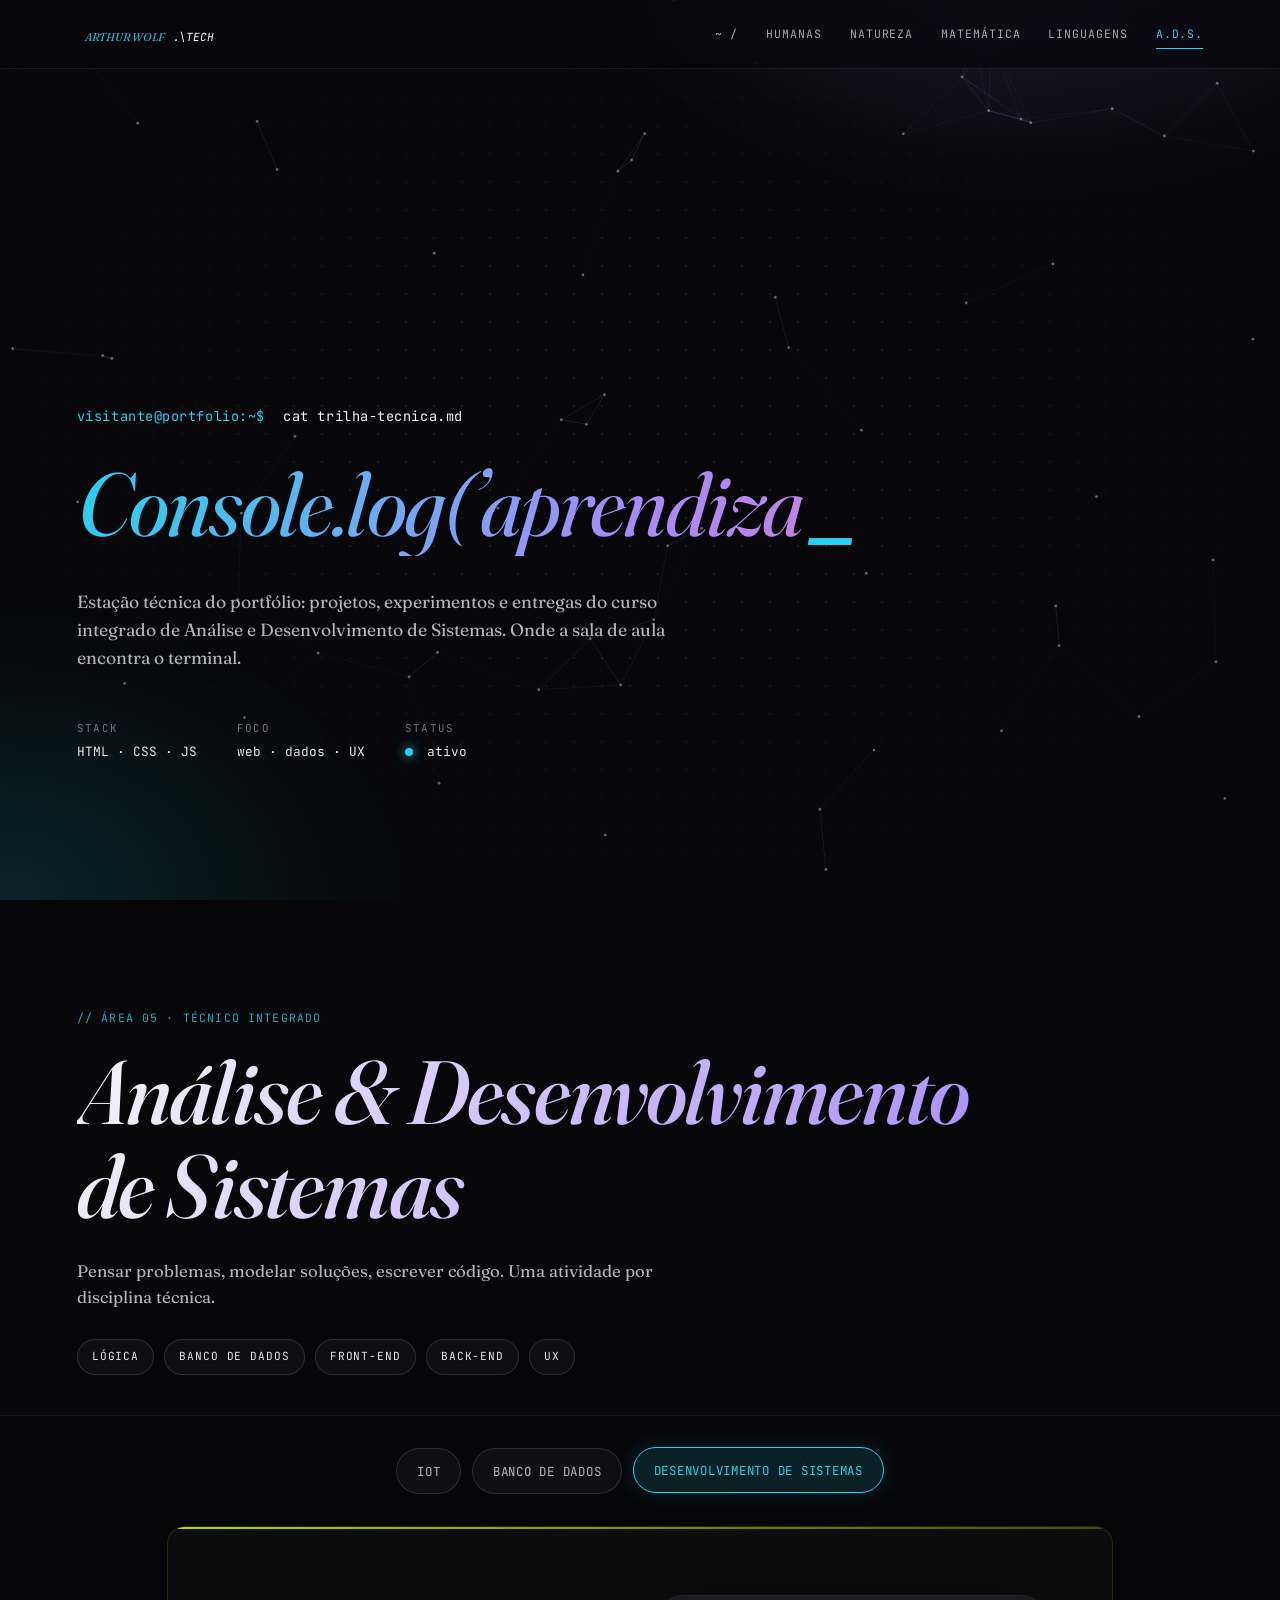
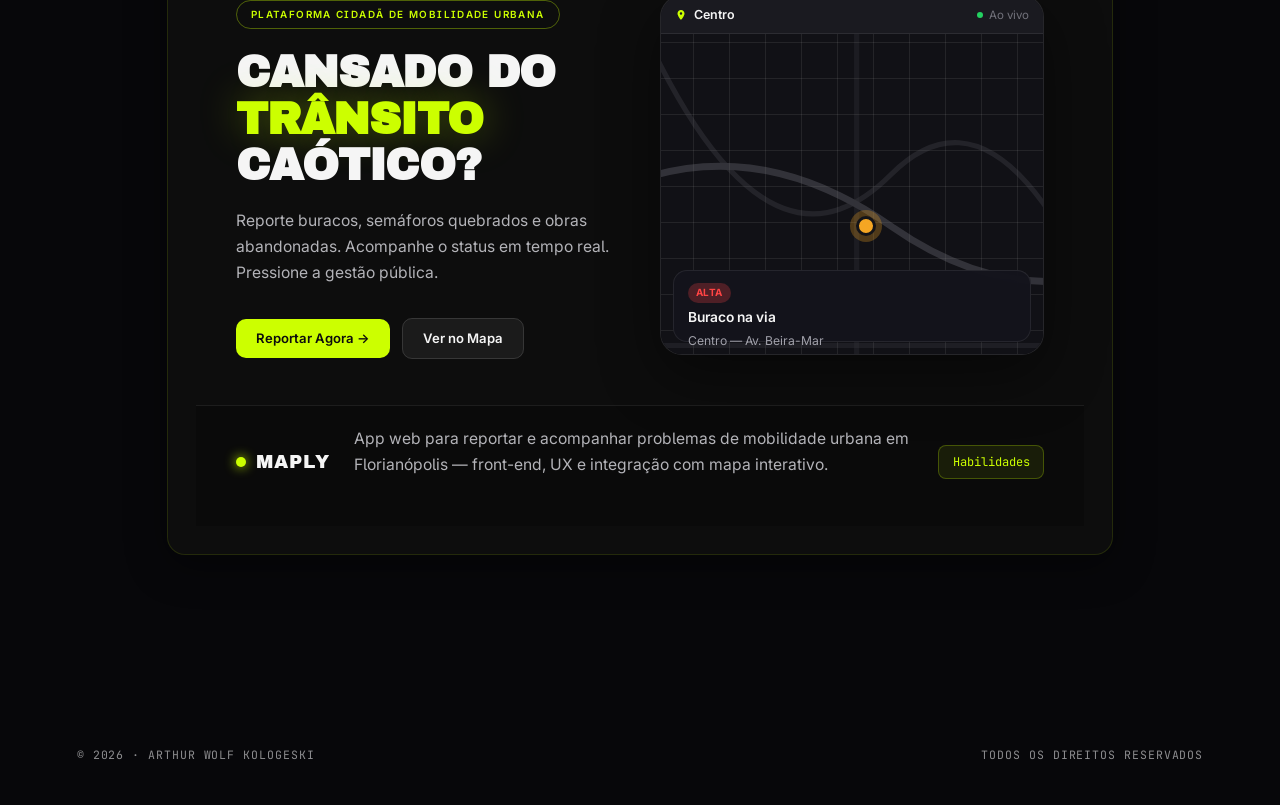
==== commit 1babd357: "agr s" ====
--- a/ads.html
+++ b/ads.html
@@ -200,9 +200,9 @@
   </div>
 </main>
 
-<footer class="site-footer ads-footer">
-  <div>© 2026 · ./portfolio --modo=tecnico</div>
-  <div>exit 0</div>
+<footer class="site-footer">
+  <div>© 2026 · Arthur Wolf Kologeski</div>
+  <div>Todos os direitos reservados</div>
 </footer>
 
 <script src="index.js"></script>
--- a/index.css
+++ b/index.css
@@ -402,4 +402,70 @@
 }
 .owner {
   font-size: 1.25rem;
+}
+
+/* Container principal do Globo 3D */
+#globe-container {
+  position: absolute;
+  top: 50%;
+  right: -250px; /* Deslocado para sair pela lateral direita da tela */
+  transform: translateY(-50%);
+  width: 900px;
+  height: 900px;
+  z-index: 0; /* Posicionado atrás do conteúdo */
+  pointer-events: none; /* Garante que cliques atravessem o canvas */
+  opacity: 1;
+}
+
+/* Canvas gerado pelo Three.js */
+#globe-container canvas {
+  width: 100% !important;
+  height: 100% !important;
+  display: block;
+}
+
+/* Conteúdo de demonstração da Hero */
+.hero-content {
+  position: relative;
+  z-index: 10;
+  max-width: 600px;
+  margin-left: 10vw;
+  padding: 2rem;
+}
+
+.hero-content h1 {
+  font-size: 3.5rem;
+  font-weight: 500;
+  letter-spacing: -0.03em;
+  line-height: 1.1;
+  margin-bottom: 1.5rem;
+}
+
+.hero-content p {
+  font-size: 1.25rem;
+  color: #888888;
+  line-height: 1.6;
+  font-weight: 300;
+}
+
+/* Responsividade para telas menores */
+@media (max-width: 1024px) {
+  #globe-container {
+    right: -400px;
+    width: 700px;
+    height: 700px;
+  }
+}
+
+@media (max-width: 768px) {
+  #globe-container {
+    right: -300px;
+    width: 550px;
+    height: 550px;
+    opacity: 0.6; /* Leve redução de opacidade em telas mobile */
+  }
+  
+  .hero-content h1 {
+    font-size: 2.5rem;
+  }
 }
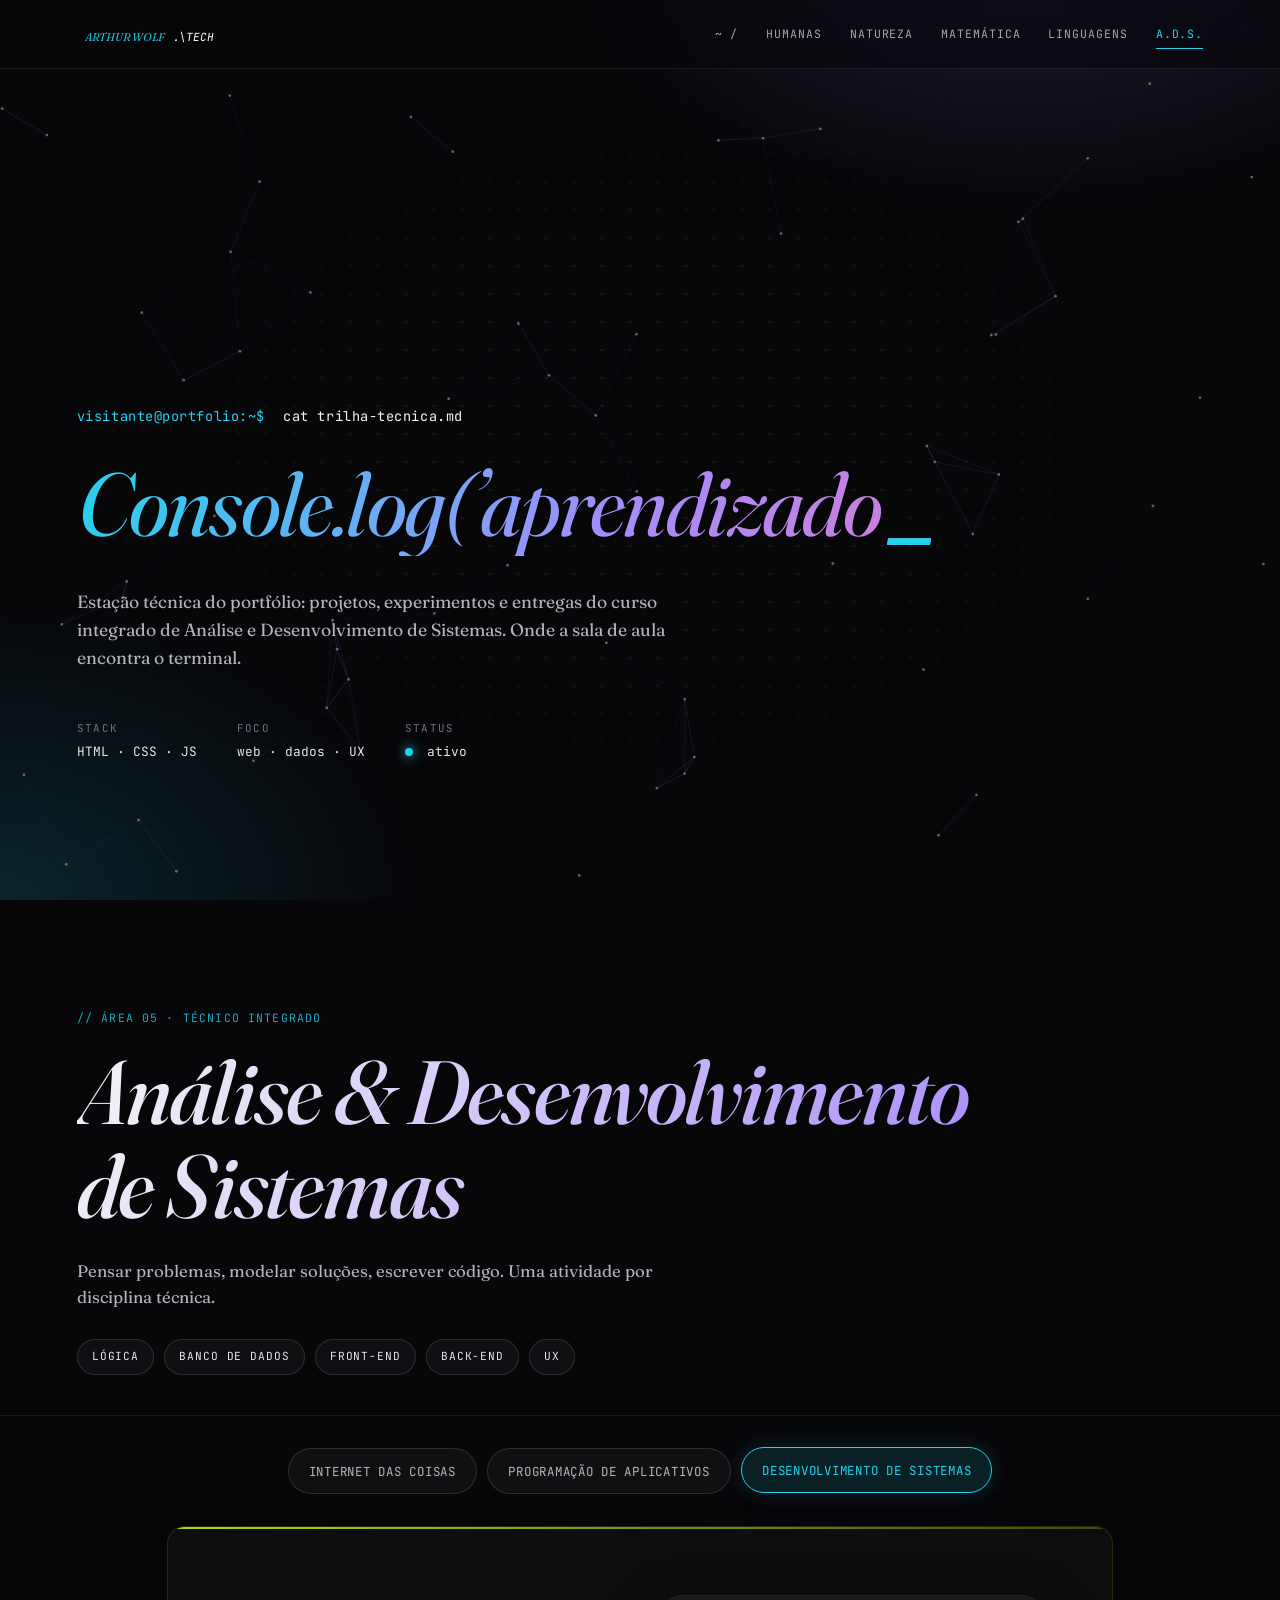
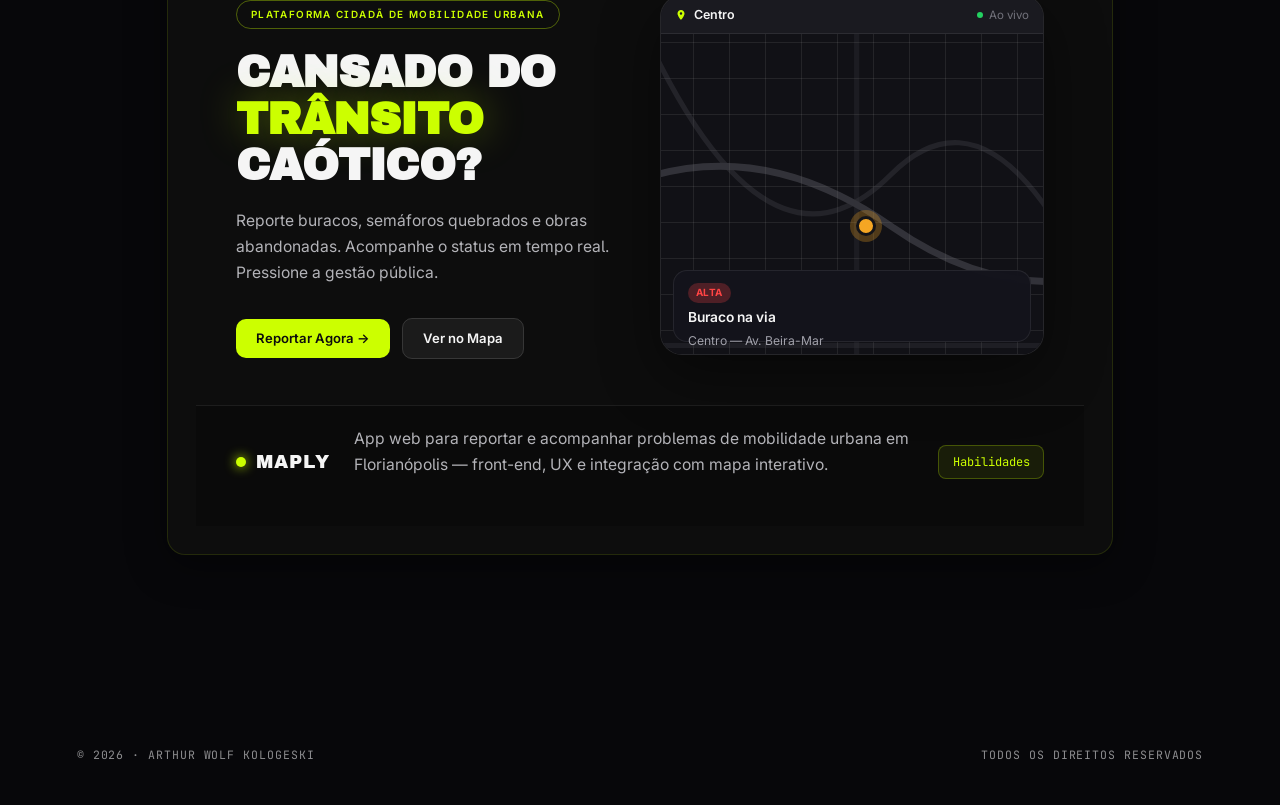
==== commit c0274b78: "tafeitoumaparte" ====
--- a/ads.html
+++ b/ads.html
@@ -58,8 +58,8 @@
 
   <section class="area-filter reveal">
     <div class="area-buttons">
-      <button type="button" class="area-tab" data-area="iot">IoT</button>
-      <button type="button" class="area-tab" data-area="banco">Banco de Dados</button>
+      <button type="button" class="area-tab" data-area="iot">Internet das Coisas</button>
+      <button type="button" class="area-tab" data-area="banco">Programação de aplicativos</button>
       <button type="button" class="area-tab active" data-area="desenvolvimento">Desenvolvimento de Sistemas</button>
     </div>
   </section>
@@ -89,11 +89,11 @@
       </article>
     </section>
 
-    <!-- Banco de Dados -->
+    <!-- PDA -->
     <section class="area-section" data-area="banco">
       <article class="activity reveal">
         <div class="content">
-          <div class="head"><span>02 / Banco de Dados</span><span class="tag">em breve</span></div>
+          <div class="head"><span>02 / Programação de aplicativos</span><span class="tag">em breve</span></div>
           <h3>Modelagem e Consultas SQL</h3>
           <p>Atividade de modelagem relacional, normalização de tabelas e construção de consultas para análise de dados de um sistema de gestão.</p>
           <div class="tags">
@@ -126,7 +126,7 @@
             <p class="maply-desc">Reporte buracos, semáforos quebrados e obras abandonadas. Acompanhe o status em tempo real. Pressione a gestão pública.</p>
             <div class="maply-actions">
               <a href="https://maply-kaka.onrender.com/" target="_blank"><span class="maply-btn maply-btn--primary">Reportar Agora →</span></a>
-              <a href=""><span class="maply-btn maply-btn--ghost">Ver no Mapa</span></a>
+              <a href="https://maply-kaka.onrender.com/" target="_blank" rel="noopener"><span class="maply-btn maply-btn--ghost">Ver no Mapa</span></a>
             </div>
           </div>
 
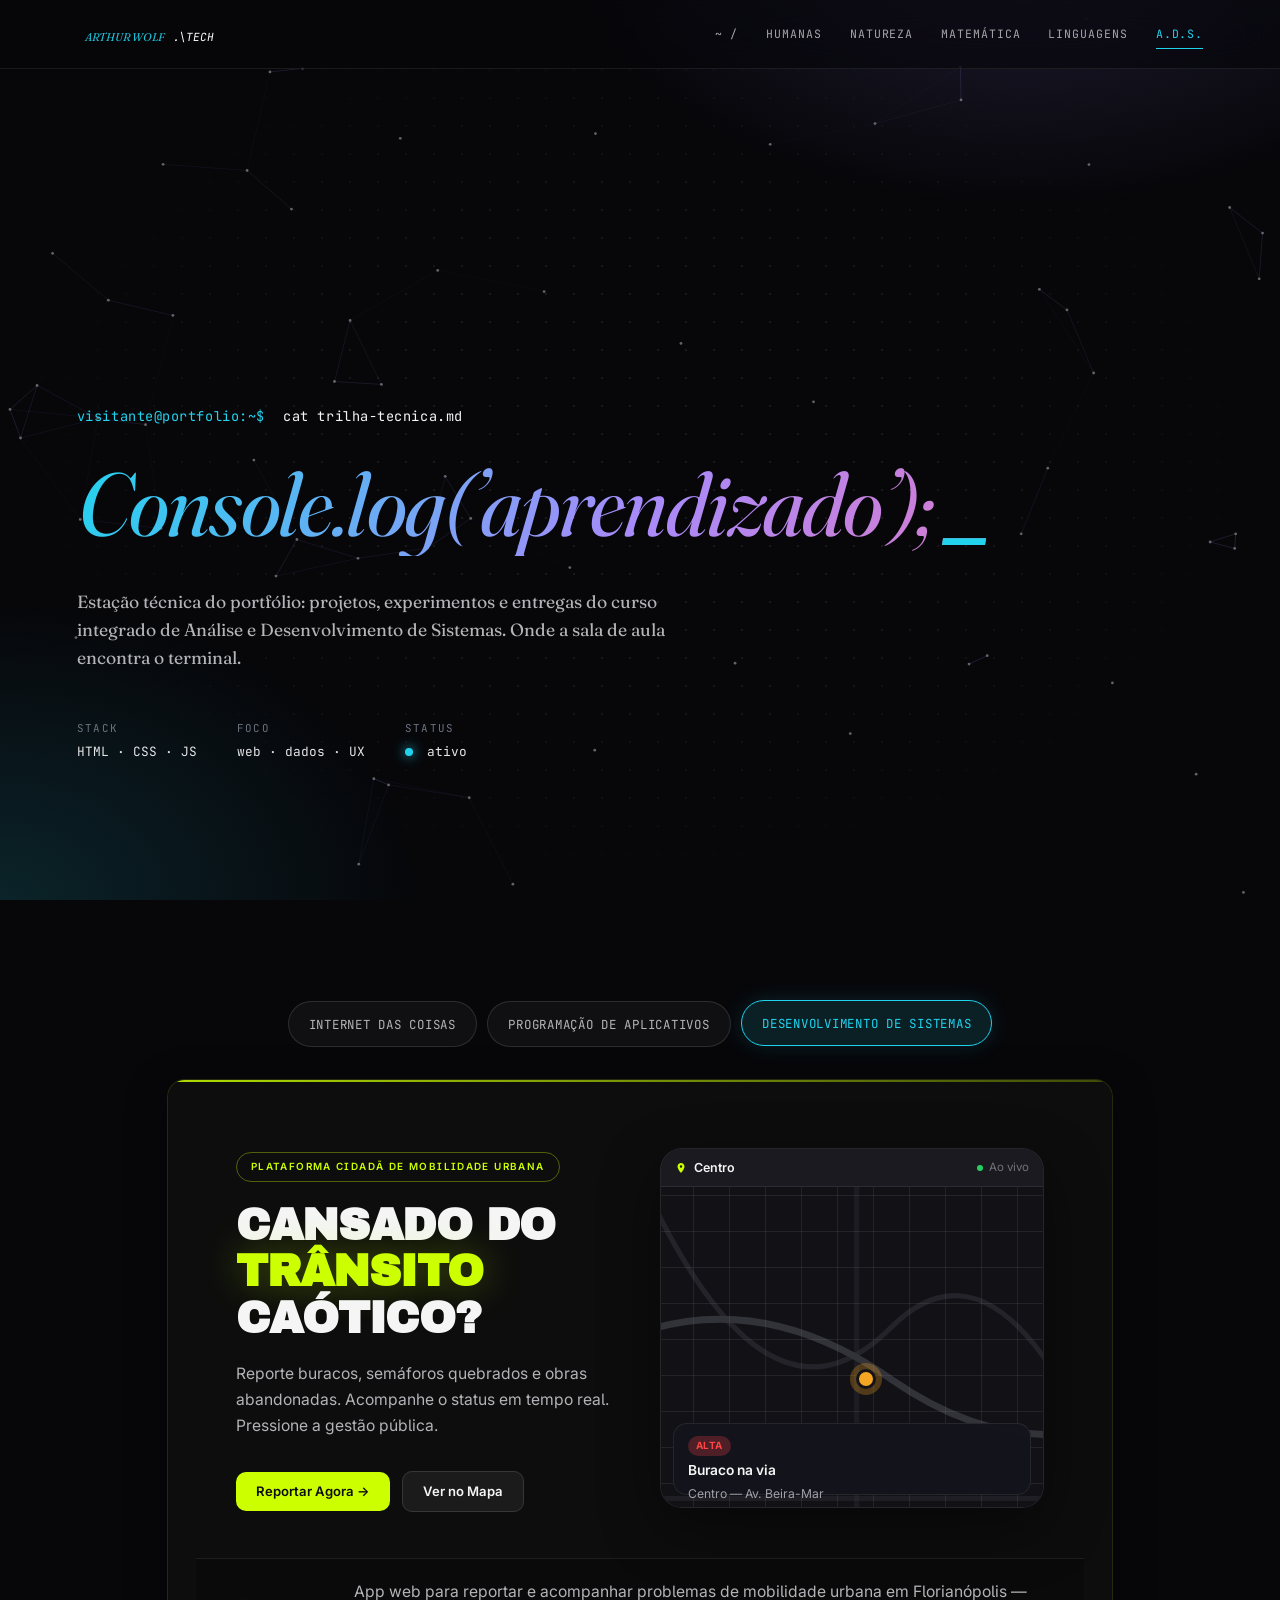
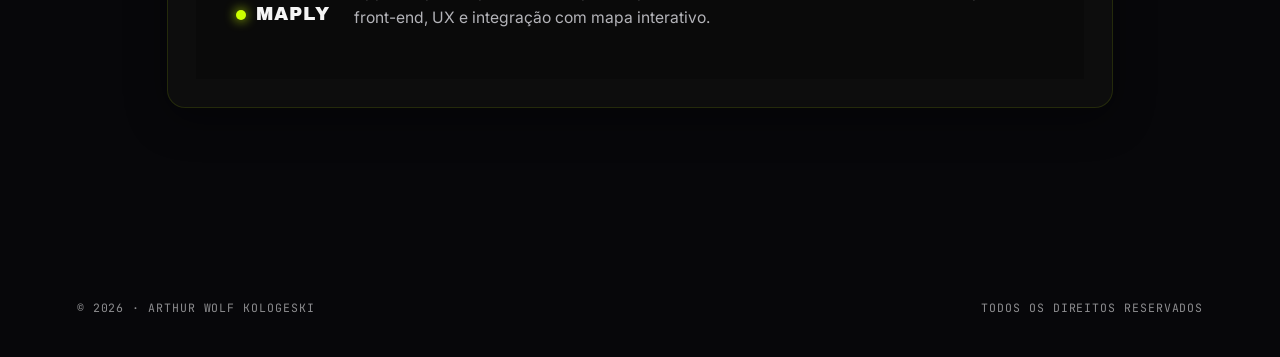
==== commit 09253899: "globo" ====
--- a/ads.html
+++ b/ads.html
@@ -40,19 +40,6 @@
       <div><span>stack</span>HTML · CSS · JS</div>
       <div><span>foco</span>web · dados · UX</div>
       <div><span>status</span><i class="dot"></i> ativo</div>
-    </div>
-  </section>
-
-  <section class="page-banner ads-banner">
-    <div class="crumb reveal">// área 05 · técnico integrado</div>
-    <h1 class="reveal">Análise &amp; Desenvolvimento de Sistemas</h1>
-    <p class="reveal">Pensar problemas, modelar soluções, escrever código. Uma atividade por disciplina técnica.</p>
-    <div class="disciplines-row">
-      <span class="chip">Lógica</span>
-      <span class="chip">Banco de Dados</span>
-      <span class="chip">Front-end</span>
-      <span class="chip">Back-end</span>
-      <span class="chip">UX</span>
     </div>
   </section>
 
@@ -184,13 +171,6 @@
         <div class="maply-card-footer">
           <div class="maply-logo"><span class="maply-dot"></span> MAPLY</div>
           <p class="maply-footer-desc">App web para reportar e acompanhar problemas de mobilidade urbana em Florianópolis — front-end, UX e integração com mapa interativo.</p>
-          <div class="maply-footer-actions">
-            <button class="open-popup" aria-expanded="false">Habilidades</button>
-            <div class="popup" role="dialog" aria-hidden="true">
-              <div class="popup-body">
-                <p>Front-end · UX/UI · JavaScript · APIs · Trabalho em equipe</p>
-                <button class="close-popup">Fechar</button>
-              </div>
             </div>
           </div>
         </div>
--- a/index.css
+++ b/index.css
@@ -468,4 +468,20 @@
   .hero-content h1 {
     font-size: 2.5rem;
   }
+}
+#globe-container {
+  position: absolute;
+  top: 50%;
+  right: -250px;
+  transform: translateY(-50%);
+  width: 900px;
+  height: 900px;
+  z-index: 0;
+  pointer-events: none;
+}
+
+#globe-container canvas {
+  width: 100% !important;
+  height: 100% !important;
+  display: block;
 }
--- a/ads.css
+++ b/ads.css
@@ -308,8 +308,7 @@
   box-shadow: 0 8px 32px rgba(0, 0, 0, 0.5);
   font-size: 0.88rem;
   color: #e6e6e8;
-  display: flex;
-  justify-content: space-between;
+  display: inline-flex;
   gap: 0.75rem;
   align-items: center;
 }
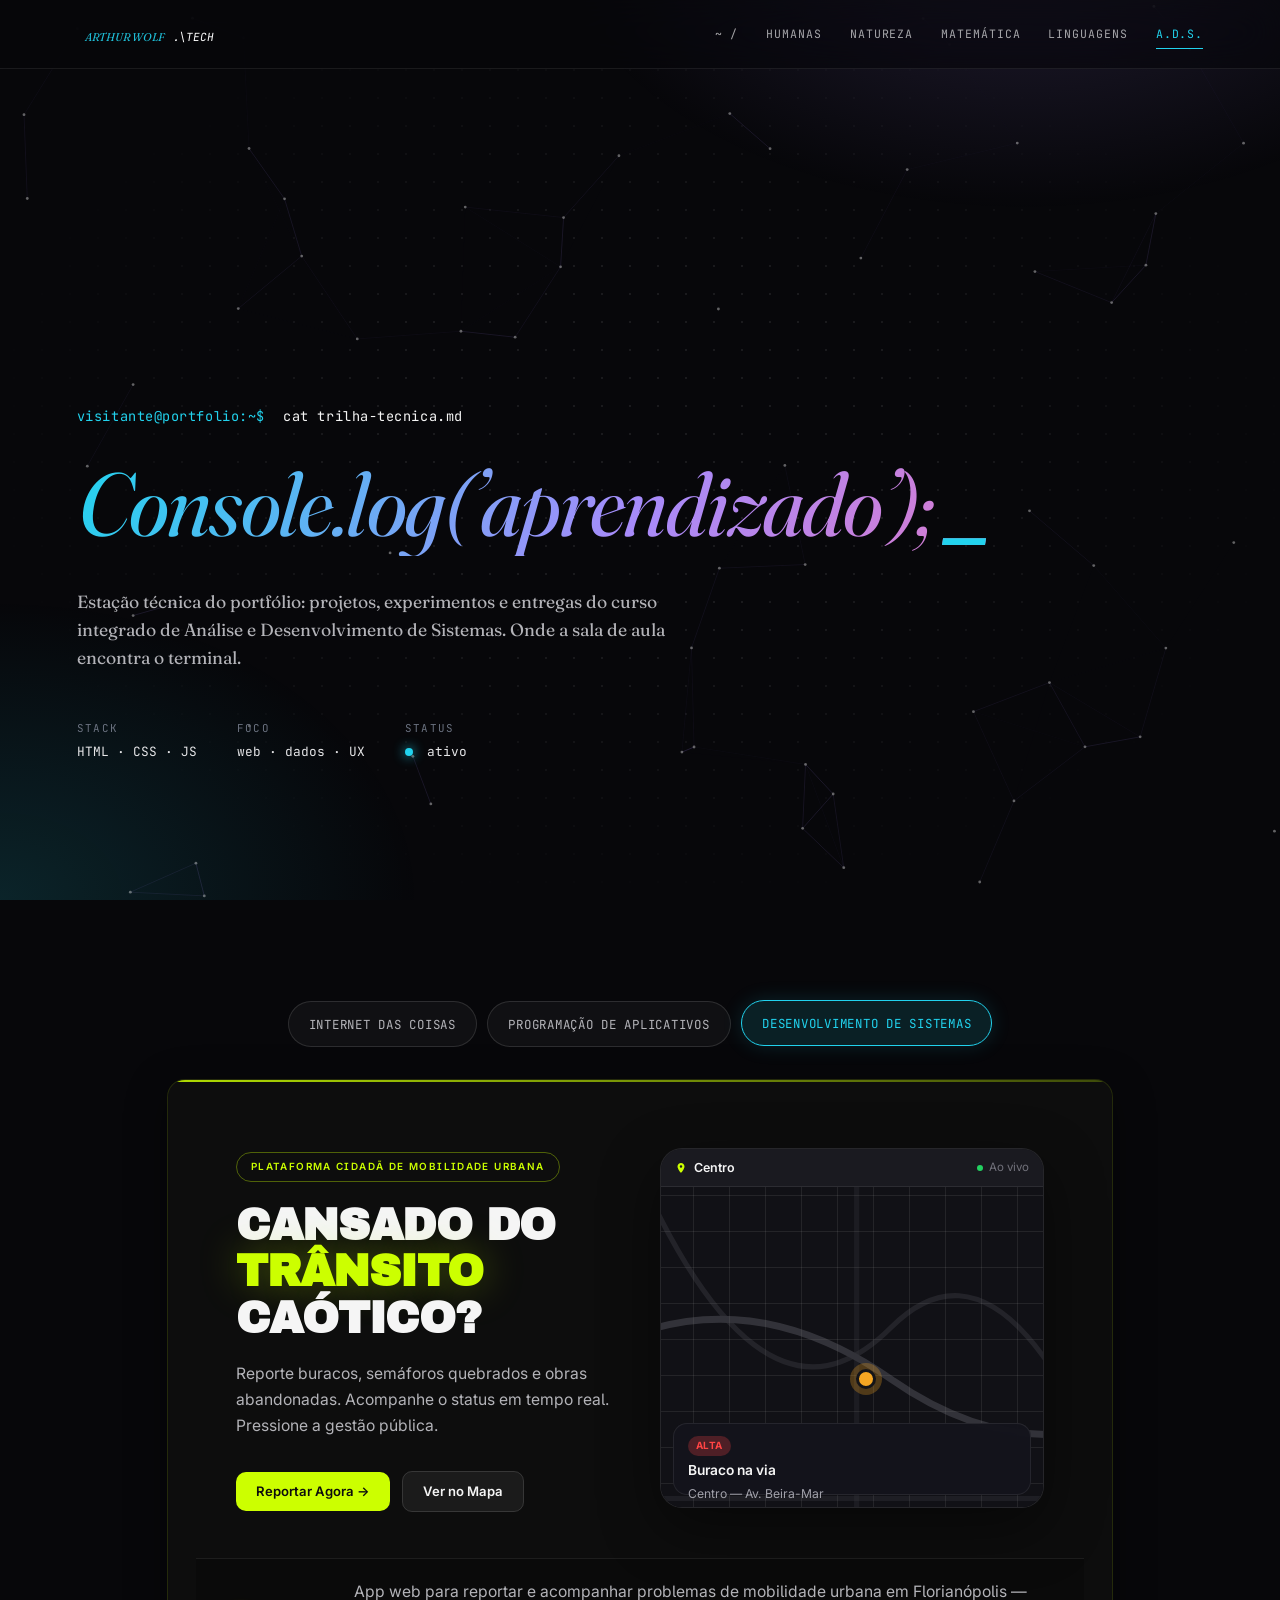
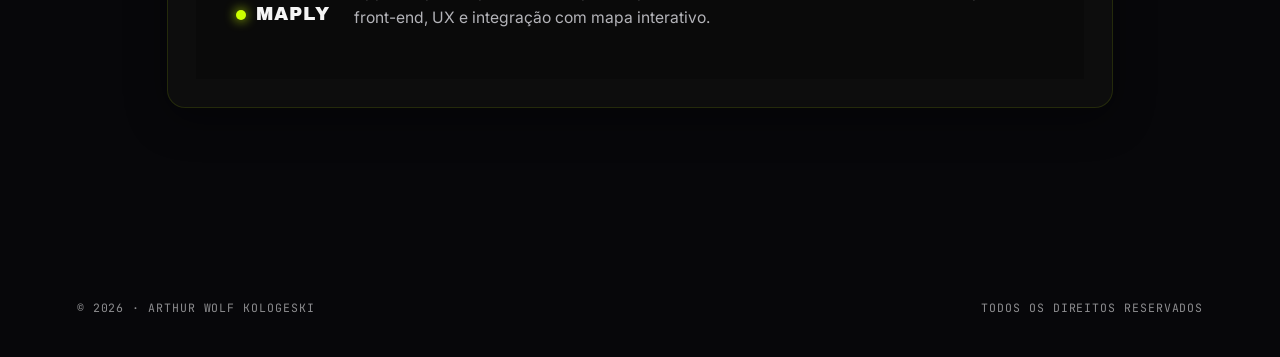
==== commit 8df81e51: "projeto pronto 2trim" ====
--- a/ads.html
+++ b/ads.html
@@ -11,7 +11,7 @@
 <link rel="stylesheet" href="index.css" />
 <link rel="stylesheet" href="ads.css" />
 </head>
-<body class="ads-dark">
+<body class="ads-dark" style="--accent:#22d3ee; --accent-2:#a78bfa;">
 <canvas id="particles"></canvas>
 <div class="dot-grid" aria-hidden="true"></div>
 
@@ -55,20 +55,35 @@
 
     <!-- IoT -->
     <section class="area-section" data-area="iot">
-      <article class="activity reveal">
+      <article class="activity activity--gallery reveal">
+        <div class="content content--head">
+          <div class="head"><span>01 / IoT</span><span class="tag">Lógica de Automação</span></div>
+        </div>
+        <div class="image gallery">
+          <iframe class="gallery-frame" src="https://drive.google.com/file/d/1YwrTkqh_ALGEEKD70u0AWpuFvCQdI6Oj/preview" title="Lógica de LEDs e Arduino — mídia da atividade" loading="lazy" allowfullscreen></iframe>
+          <!-- Troque os data-src abaixo pelos seus links de incorporação -->
+          <div class="gallery-nav">
+            <button type="button" class="gallery-btn active" data-src="https://drive.google.com/file/d/1jrZH4iJ6QCGyTFjhdLrkhW_Etq1K5XgM/preview">01</button>
+            <button type="button" class="gallery-btn" data-src="https://drive.google.com/file/d/1YwrTkqh_ALGEEKD70u0AWpuFvCQdI6Oj/preview">02</button>
+          </div>
+        </div>
         <div class="content">
-          <div class="head"><span>01 / IoT</span><span class="tag">em breve</span></div>
-          <h3>Sensores e Automação Residencial</h3>
-          <p>Projeto de monitoramento com microcontrolador, sensores de temperatura e umidade, e dashboard para visualização dos dados em tempo real.</p>
+          <h3>Lógica de LEDS e Arduino</h3>
+          <p>Projeto de lógica e programação de leds e como funcionam seus comandos.</p>
           <div class="tags">
             <span class="tag">Arduino</span>
             <span class="tag">Sensores</span>
-            <span class="tag">MQTT</span>
+            <span class="tag">LED</span>
           </div>
           <button class="open-popup" aria-expanded="false">Habilidades</button>
           <div class="popup" role="dialog" aria-hidden="true">
             <div class="popup-body">
-              <p>Competências técnicas em IoT — a definir</p>
+              <p>H01: Reconhecer especificações técnicas e paradigmas de IoT; <br>
+H02: Integrar dispositivos para coleta automática de dados; <br>
+H03: Integrar dispositivos de comunicação de dados.; <br>
+H04: Reconhecer especificações de sensoriamento e
+parametrização; <br>
+H05: Integrar projeto orientado a sensoriamento e controle.</p>
               <button class="close-popup">Fechar</button>
             </div>
           </div>
@@ -80,18 +95,21 @@
     <section class="area-section" data-area="banco">
       <article class="activity reveal">
         <div class="content">
-          <div class="head"><span>02 / Programação de aplicativos</span><span class="tag">em breve</span></div>
-          <h3>Modelagem e Consultas SQL</h3>
-          <p>Atividade de modelagem relacional, normalização de tabelas e construção de consultas para análise de dados de um sistema de gestão.</p>
+          <div class="head"><span>02 / Programação de aplicativos</span><span class="tag"><a href="https://github.com/sessentaeseis/RinhaSenai2026FullStack.git" target="_blank" rel="noopener noreferrer">Repositório</a></span></div>
+          <h3>Rinha FullStack SENAI 2026</h3>
+          <p>Competição de programação onde times de alunos implementam um gateway de pagamento fake completo (backend + frontend) e competem por performance e corretude.</p>
           <div class="tags">
-            <span class="tag">MySQL</span>
-            <span class="tag">ERD</span>
-            <span class="tag">SQL</span>
+            <span class="tag">SQLite</span>
+            <span class="tag">Node.js</span>
+            <span class="tag">Fastify</span>
           </div>
           <button class="open-popup" aria-expanded="false">Habilidades</button>
           <div class="popup" role="dialog" aria-hidden="true">
             <div class="popup-body">
-              <p>Competências técnicas em BD — a definir</p>
+              <p>H1- Reconhecer requisitos de qualidade, integridade, usabilidade e segurança da informação <br>
+H4- Selecionar linguagem programação de acordo com os requisitos <br>
+H6- Aplicar linguagem de programação por meio de apis, bibliotecas, frameworks na construção de rotinas
+de software </p>
               <button class="close-popup">Fechar</button>
             </div>
           </div>
--- a/index.css
+++ b/index.css
@@ -25,6 +25,10 @@
   --matematica-2: #06b6d4;
   --linguagens-1: #be185d;
   --linguagens-2: #f472b6;
+
+  /* Accent controlado pelo trocador de cor */
+  --accent: #c2410c;
+  --accent-2: #f59e0b;
 }
 
 * { box-sizing: border-box; margin: 0; padding: 0; }
@@ -261,6 +265,8 @@
 
 /* ===== Page banner (area pages) ===== */
 .page-banner {
+  position: relative; /* ancora o globo */
+  overflow: hidden; /* recorta o globo que sai pela lateral */
   padding: 60px 6vw 40px;
   border-bottom: 1px solid var(--line);
 }
@@ -412,7 +418,7 @@
   transform: translateY(-50%);
   width: 900px;
   height: 900px;
-  z-index: 0; /* Posicionado atrás do conteúdo */
+  z-index: -1; /* Posicionado atrás do conteúdo */
   pointer-events: none; /* Garante que cliques atravessem o canvas */
   opacity: 1;
 }
@@ -422,6 +428,22 @@
   width: 100% !important;
   height: 100% !important;
   display: block;
+}
+
+/* Globo nas páginas de área (dentro do banner) */
+.page-banner #globe-container {
+  width: 680px;
+  height: 680px;
+  right: -220px;
+}
+
+@media (max-width: 768px) {
+  .page-banner #globe-container {
+    width: 420px;
+    height: 420px;
+    right: -160px;
+    opacity: 0.75;
+  }
 }
 
 /* Conteúdo de demonstração da Hero */
@@ -462,26 +484,143 @@
     right: -300px;
     width: 550px;
     height: 550px;
-    opacity: 0.6; /* Leve redução de opacidade em telas mobile */
+    opacity: 0.75; /* Leve redução de opacidade em telas mobile */
   }
   
   .hero-content h1 {
     font-size: 2.5rem;
   }
 }
-#globe-container {
-  position: absolute;
-  top: 50%;
-  right: -250px;
-  transform: translateY(-50%);
-  width: 900px;
-  height: 900px;
-  z-index: 0;
-  pointer-events: none;
-}
-
-#globe-container canvas {
-  width: 100% !important;
-  height: 100% !important;
-  display: block;
-}+/* ===== Contact ===== */
+.contact { padding: 20px 6vw 140px; }
+.contact-grid {
+  display: grid;
+  grid-template-columns: repeat(4, 1fr);
+  gap: 20px;
+}
+.contact-card {
+  display: flex;
+  flex-direction: column;
+  gap: 10px;
+  padding: 28px;
+  border-radius: var(--radius);
+  background: var(--glass);
+  backdrop-filter: blur(16px);
+  -webkit-backdrop-filter: blur(16px);
+  border: 1px solid var(--line);
+  box-shadow: var(--shadow-sm);
+  transition: transform 0.4s cubic-bezier(.2,.7,.2,1), box-shadow 0.4s, border-color 0.4s;
+}
+.contact-card:hover {
+  transform: translateY(-6px);
+  box-shadow: var(--shadow-md);
+  border-color: var(--accent);
+}
+.contact-icon {
+  display: inline-flex;
+  width: 30px;
+  height: 30px;
+  color: var(--accent);
+}
+.contact-icon svg { width: 100%; height: 100%; }
+.contact-card strong {
+  font-family: var(--font-display);
+  font-size: 1.25rem;
+  font-style: italic;
+  font-weight: 500;
+}
+.contact-card .handle {
+  font-family: var(--font-mono);
+  font-size: 0.72rem;
+  text-transform: uppercase;
+  letter-spacing: 0.06em;
+  opacity: 0.6;
+  word-break: break-all;
+}
+@media (max-width: 980px) { .contact-grid { grid-template-columns: repeat(2, 1fr); } }
+@media (max-width: 540px) { .contact-grid { grid-template-columns: 1fr; } }
+
+/* ===== Theme controls (header) ===== */
+.site-header .nav { margin-left: auto; }
+.theme-controls {
+  display: flex;
+  align-items: center;
+  gap: 12px;
+  margin-left: 22px;
+  position: relative;
+  z-index: 110;
+}
+.theme-toggle {
+  appearance: none;
+  width: 34px;
+  height: 34px;
+  border-radius: 50%;
+  border: 1px solid var(--line);
+  background: var(--glass);
+  color: var(--ink);
+  cursor: pointer;
+  display: grid;
+  place-items: center;
+  transition: border-color 0.2s, transform 0.2s, background 0.2s;
+}
+.theme-toggle:hover { border-color: var(--ink); transform: translateY(-1px); }
+.theme-toggle svg { width: 16px; height: 16px; }
+.theme-toggle .icon-sun { display: none; }
+body.dark .theme-toggle .icon-sun { display: block; }
+body.dark .theme-toggle .icon-moon { display: none; }
+@media (max-width: 880px) {
+  .nav-toggle { order: 3; }
+  .theme-controls { order: 2; margin-left: auto; margin-right: 16px; }
+}
+
+/* ===== Accent overrides (cor de destaque de cada página) ===== */
+body .trimester-tab:hover { border-color: var(--accent); }
+body .trimester-tab.active { background: var(--accent); border-color: var(--accent); }
+body .chip:hover { border-color: var(--accent); color: var(--accent); }
+body .crumb a:hover { color: var(--accent); }
+body .link-input:focus { border-color: var(--accent); }
+body .open-popup[aria-expanded="true"] { border-color: var(--accent); }
+body .activity--gallery .gallery-btn.active { background: var(--accent); border-color: var(--accent); box-shadow: 0 6px 16px rgba(0,0,0,0.25); }
+
+/* ===== Dark mode ===== */
+body.dark {
+  --bg: #131313;
+  --bg-soft: #1b1b1b;
+  --ink: #f1ede4;
+  --ink-soft: #cfcbc2;
+  --muted: #98938a;
+  --line: rgba(255, 255, 255, 0.14);
+  --glass: rgba(255, 255, 255, 0.05);
+  --glass-strong: rgba(28, 28, 28, 0.85);
+}
+body.dark .site-header { background: rgba(19, 19, 19, 0.65); }
+body.dark .site-header.scrolled { background: rgba(19, 19, 19, 0.85); }
+body.dark .nav { background: rgba(19, 19, 19, 0.97); }
+body.dark .activity { background: var(--glass-strong); }
+body.dark .activity .content {
+  background: linear-gradient(180deg, rgba(34, 34, 34, 0.92), rgba(24, 24, 24, 1));
+}
+body.dark .activity .image,
+body.dark .activity--gallery .image { background: #1d1d1d; }
+body.dark .activity .popup .popup-body { background: #202024; }
+body.dark .activity .popup .close-popup { color: var(--muted); }
+body.dark .trimester-tab { background: var(--glass); color: var(--ink); }
+body.dark .trimester-tab:hover { background: rgba(255, 255, 255, 0.09); }
+body.dark .activities-empty { background: rgba(255, 255, 255, 0.03); }
+body.dark .placeholder { color: var(--muted); }
+body.dark .link-input { background: var(--glass); }
+body.dark .link-input:focus { background: rgba(255, 255, 255, 0.07); }
+body.dark .dropzone:hover { background: rgba(255, 255, 255, 0.06); }
+body.dark .tag { background: rgba(255, 255, 255, 0.06); }
+body.dark .open-popup { background: var(--glass); color: var(--ink); }
+
+/* Aba ativa mantém a cor de destaque no escuro */
+body.dark .trimester-tab.active {
+  background: var(--accent);
+  border-color: var(--accent);
+  color: #fff;
+}
+
+/* Textos dos cards de atividade em branco no escuro */
+body.dark .activity h3 { color: #ffffff; }
+body.dark .activity p { color: rgba(255, 255, 255, 0.85); }
--- a/ads.css
+++ b/ads.css
@@ -234,6 +234,73 @@
 .ads-workspace .activity .content {
   padding: 2rem 2rem 2.25rem;
 }
+
+/* Faixa do cabeçalho mais compacta */
+.ads-workspace .activity .content--head {
+  padding: 1.1rem 2rem;
+}
+
+/* Mídia incorporada no meio do card (padrão das páginas de matéria) */
+.ads-workspace .activity .image {
+  border-top: 1px solid rgba(255, 255, 255, 0.08);
+  border-bottom: 1px solid rgba(255, 255, 255, 0.08);
+  background: #111116;
+}
+
+/* Galeria lateral — IoT (2 mídias) */
+.activity--gallery .image {
+  display: flex;
+  align-items: stretch;
+  gap: 12px;
+  padding: 12px;
+}
+
+.activity--gallery .image iframe.gallery-frame {
+  flex: 1;
+  width: 100%;
+  min-width: 0;
+  height: auto;
+  min-height: 45vh;
+  border: none;
+  border-radius: 10px;
+}
+
+.activity--gallery .gallery-nav {
+  display: flex;
+    align-items: center;
+    justify-content: center;
+    width: 100%;
+    height: 100%;
+    gap: 12px;
+}
+
+.activity--gallery .gallery-btn {
+  appearance: none;
+  width: 44px;
+  height: 44px;
+  border-radius: 50%;
+  border: 1px solid rgba(34, 211, 238, 0.35);
+  background: rgba(255, 255, 255, 0.04);
+  color: #22d3ee;
+  font-family: var(--font-mono);
+  font-size: 0.72rem;
+  cursor: pointer;
+  transition: background 0.2s, color 0.2s, transform 0.2s, box-shadow 0.2s, border-color 0.2s;
+}
+.activity--gallery .gallery-btn:hover {
+  border-color: #22d3ee;
+  transform: translateY(-2px);
+}
+.activity--gallery .gallery-btn.active {
+  background: rgba(34, 211, 238, 0.15);
+  border-color: #22d3ee;
+  box-shadow: 0 6px 16px rgba(34, 211, 238, 0.25);
+}
+
+@media (max-width: 768px) {
+  .activity--gallery .image iframe.gallery-frame { min-height: 32vh; }
+  .activity--gallery .gallery-btn { width: 38px; height: 38px; }
+}
 .ads-workspace .activity .head {
   display: flex;
   justify-content: space-between;
@@ -271,6 +338,12 @@
   font-family: var(--font-mono);
   font-size: 0.68rem;
   color: #cbd5e1;
+}
+
+.tag:hover {
+  background: rgba(255, 255, 255, 0.08);
+  border-color: rgba(34, 211, 238, 0.4);
+  color: #22d3ee;
 }
 
 .ads-workspace .open-popup {
@@ -690,3 +763,15 @@
   .maply-dot,
   .hero-map-live-dot { animation: none; }
 }
+.activity .image {
+  flex: 1 1 65%;
+  border-top-left-radius: 12px;
+  border-top-right-radius: 12px;
+  background-size: cover;
+  background-position: center;
+  /* mantém um gradiente de fundo como fallback enquanto a imagem carrega/na ausência dela */
+  background: linear-gradient(135deg,#f59f0b00,#c2400c00);
+  min-height: 22vh; /* garante altura inicial em telas pequenas */
+  display: block;
+  overflow: hidden;
+}
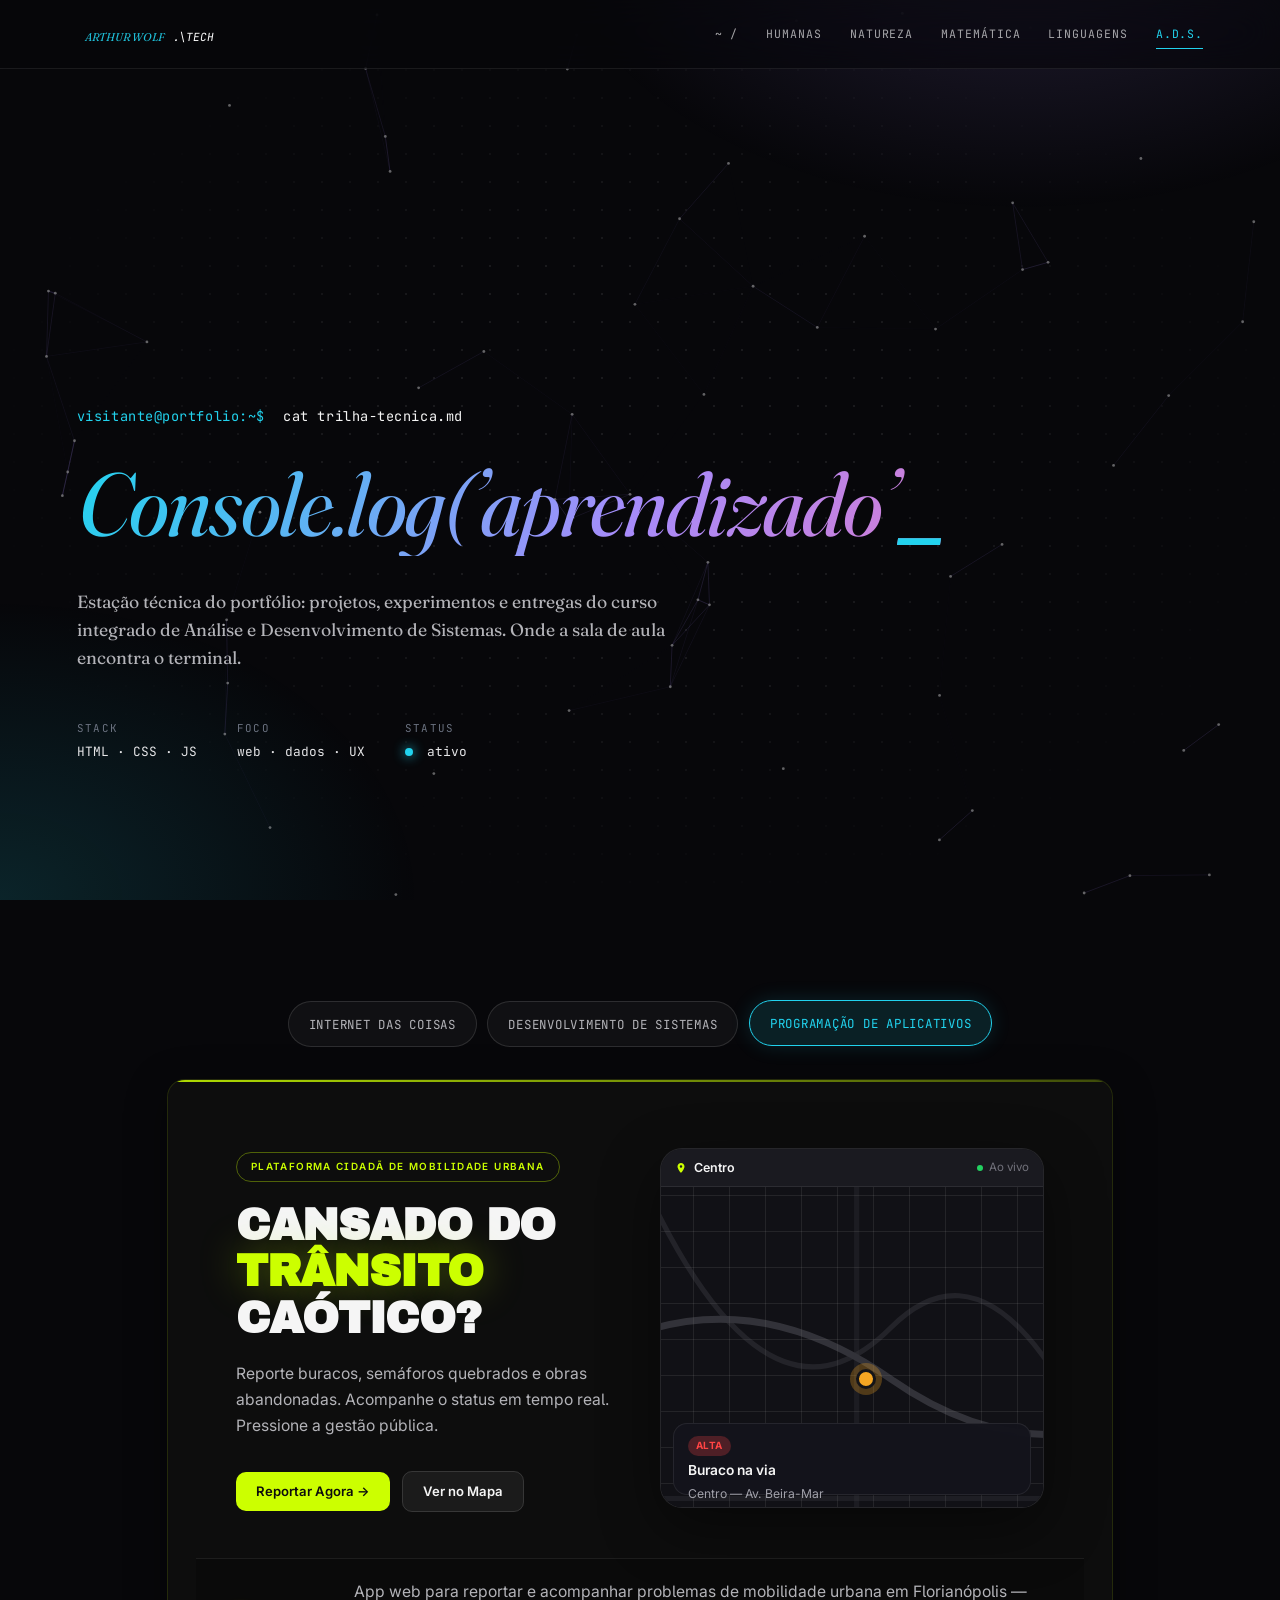
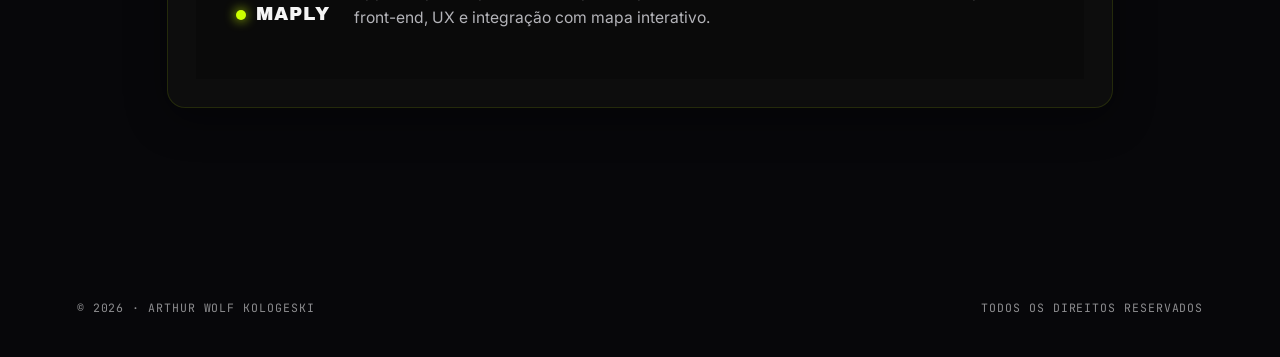
==== commit ceeff0cc: "alteracoes" ====
--- a/ads.html
+++ b/ads.html
@@ -46,8 +46,8 @@
   <section class="area-filter reveal">
     <div class="area-buttons">
       <button type="button" class="area-tab" data-area="iot">Internet das Coisas</button>
-      <button type="button" class="area-tab" data-area="banco">Programação de aplicativos</button>
-      <button type="button" class="area-tab active" data-area="desenvolvimento">Desenvolvimento de Sistemas</button>
+      <button type="button" class="area-tab" data-area="banco">Desenvolvimento de Sistemas</button>
+      <button type="button" class="area-tab active" data-area="desenvolvimento">Programação de aplicativos</button>
     </div>
   </section>
 
